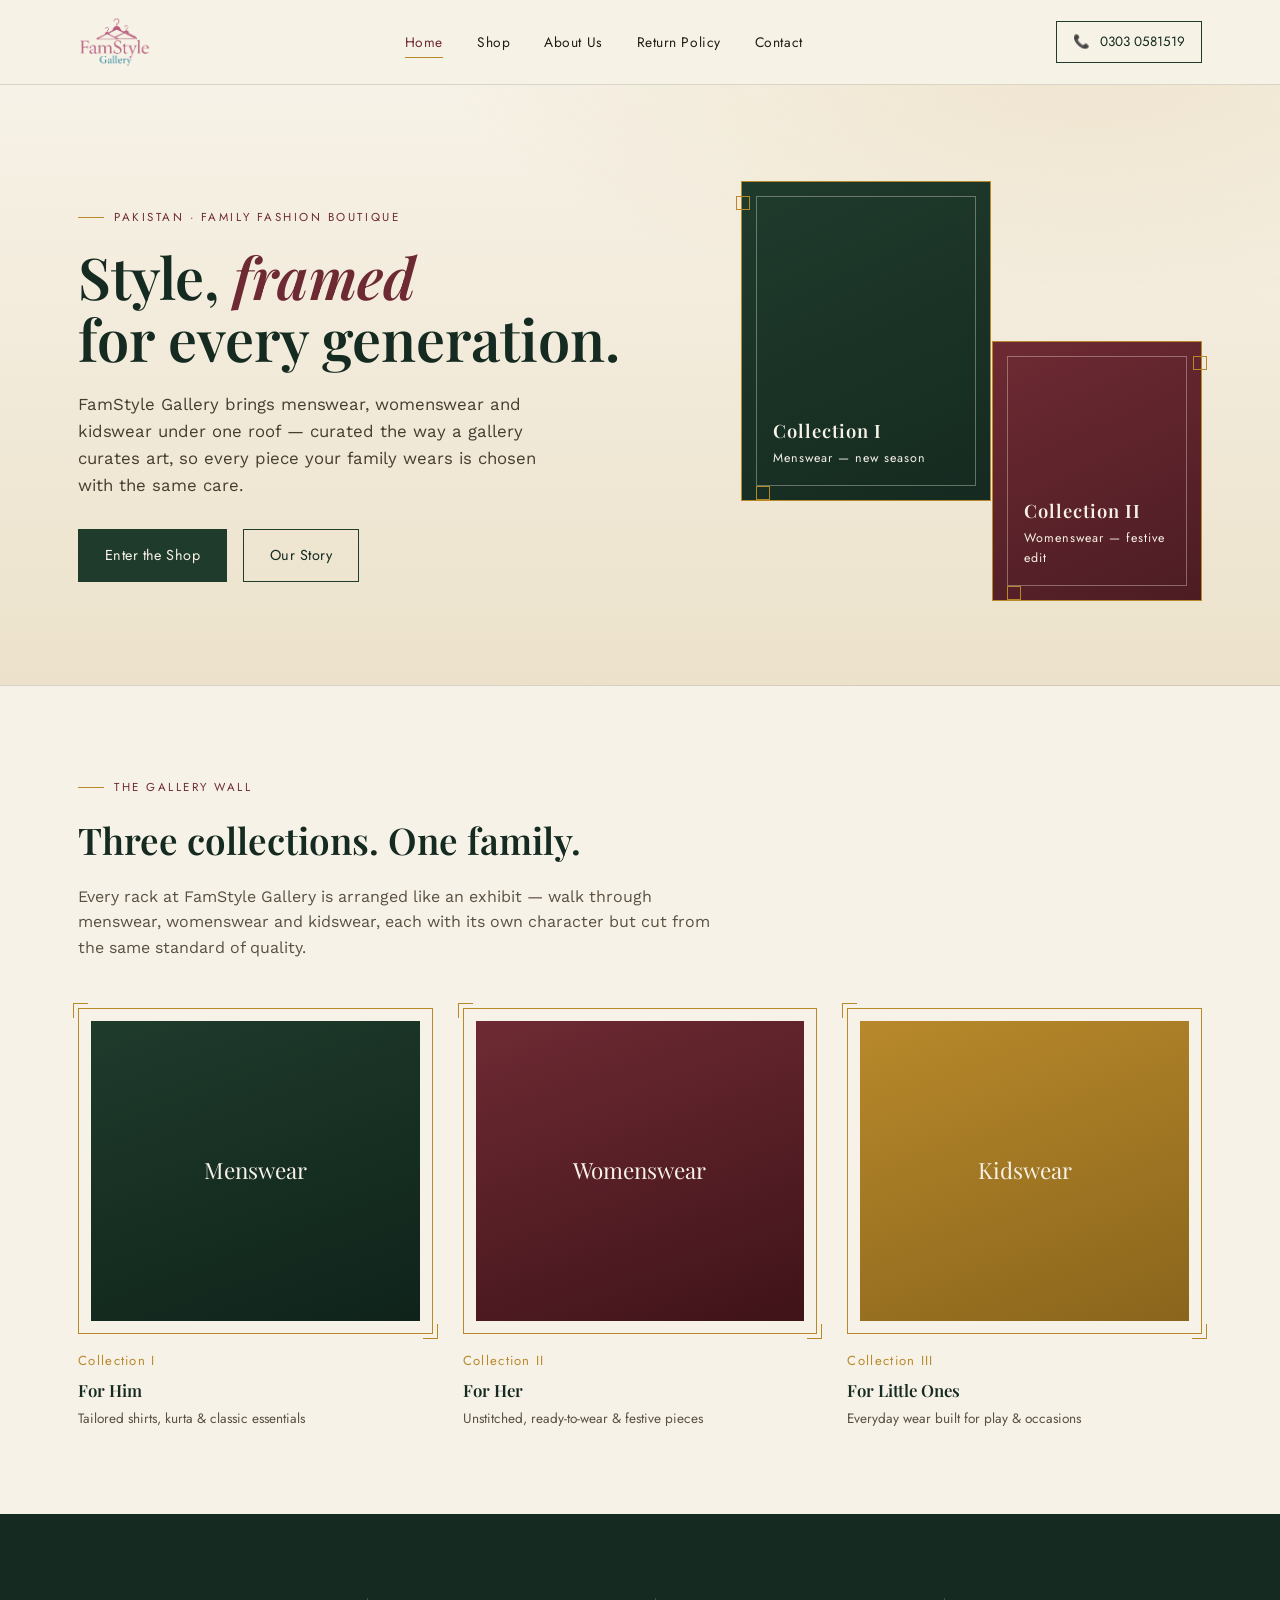
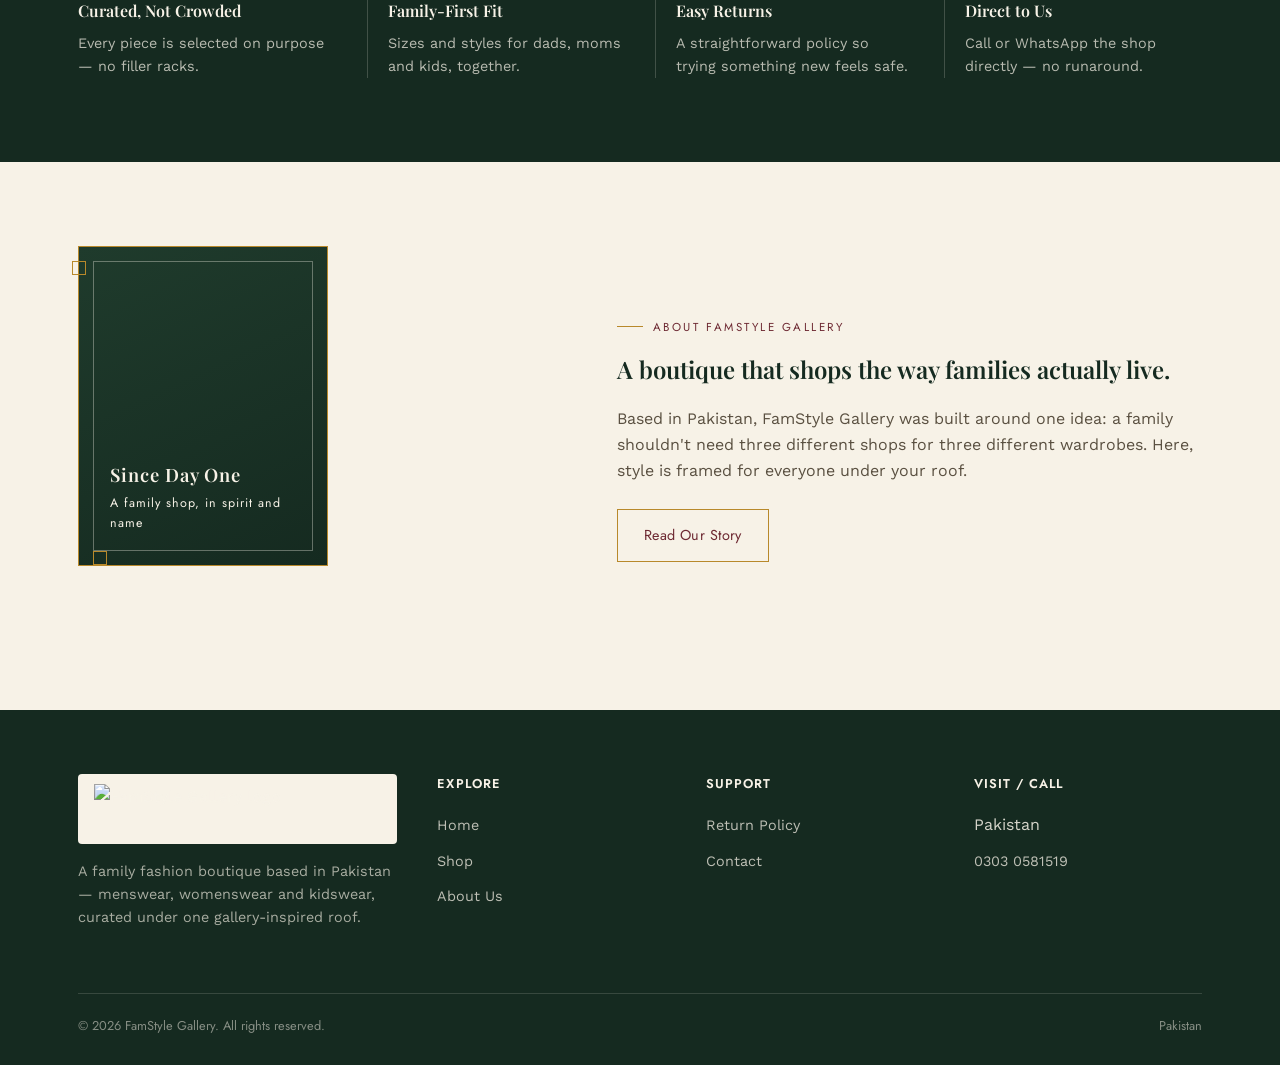
==== index.html @ d52d8e3a "Update index.html" ====
<!DOCTYPE html>
<html lang="en">
<head>
<meta charset="UTF-8">
<meta name="viewport" content="width=device-width, initial-scale=1.0">
<title>FamStyle Gallery — Family Fashion, Curated | Pakistan</title>
<meta name="description" content="FamStyle Gallery is a family fashion boutique in Pakistan, curating menswear, womenswear and kidswear collections in one gallery-inspired space.">
<link rel="preconnect" href="https://fonts.googleapis.com">
<link href="https://fonts.googleapis.com/css2?family=Playfair+Display:wght@500;600;700&family=Work+Sans:wght@400;500;600&family=Jost:wght@400;500&display=swap" rel="stylesheet">
<link rel="stylesheet" href="style.css">
</head>
<body>

<header class="site-header">
  <div class="wrap">
    <a href="index.html" class="brand">
      <img src="logo.png" alt="FamStyle Gallery logo" class="logo-img">
    </a>
    <nav class="main-nav">
      <ul>
        <li><a href="index.html" class="active">Home</a></li>
        <li><a href="shop.html">Shop</a></li>
        <li><a href="about.html">About Us</a></li>
        <li><a href="return-policy.html">Return Policy</a></li>
        <li><a href="contact.html">Contact</a></li>
      </ul>
    </nav>
    <a class="header-cta" href="tel:03030581519">
      <span>📞</span><span class="long">0303&nbsp;0581519</span>
    </a>
    <button class="nav-toggle" aria-label="Toggle menu">☰ Menu</button>
  </div>
</header>

<section class="hero">
  <div class="wrap">
    <div>
      <span class="eyebrow">Pakistan · Family Fashion Boutique</span>
      <h1>Style, <em>framed</em><br>for every generation.</h1>
      <p class="lede">FamStyle Gallery brings menswear, womenswear and kidswear under one roof — curated the way a gallery curates art, so every piece your family wears is chosen with the same care.</p>
      <div class="hero-actions">
        <a href="shop.html" class="btn btn-solid">Enter the Shop</a>
        <a href="about.html" class="btn btn-outline">Our Story</a>
      </div>
    </div>
    <div class="frame-stage">
      <div class="frame frame-a c-tl">
        <div class="frame-inner">
          <div class="frame-tag"><b>Collection I</b>Menswear — new season</div>
        </div>
      </div>
      <div class="frame frame-b c-br">
        <div class="frame-inner">
          <div class="frame-tag"><b>Collection II</b>Womenswear — festive edit</div>
        </div>
      </div>
    </div>
  </div>
</section>

<section class="reveal">
  <div class="wrap">
    <div class="section-head">
      <span class="eyebrow">The Gallery Wall</span>
      <h2>Three collections. One family.</h2>
      <p>Every rack at FamStyle Gallery is arranged like an exhibit — walk through menswear, womenswear and kidswear, each with its own character but cut from the same standard of quality.</p>
    </div>
    <div class="gallery-grid">
      <div class="gallery-card">
        <div class="gallery-frame">
          <div class="gallery-art men"><span>Menswear</span></div>
        </div>
        <div class="plaque">
          <div>
            <div class="num">Collection I</div>
            <h4>For Him</h4>
            <div class="desc">Tailored shirts, kurta &amp; classic essentials</div>
          </div>
        </div>
      </div>
      <div class="gallery-card">
        <div class="gallery-frame">
          <div class="gallery-art women"><span>Womenswear</span></div>
        </div>
        <div class="plaque">
          <div>
            <div class="num">Collection II</div>
            <h4>For Her</h4>
            <div class="desc">Unstitched, ready-to-wear &amp; festive pieces</div>
          </div>
        </div>
      </div>
      <div class="gallery-card">
        <div class="gallery-frame">
          <div class="gallery-art kids"><span>Kidswear</span></div>
        </div>
        <div class="plaque">
          <div>
            <div class="num">Collection III</div>
            <h4>For Little Ones</h4>
            <div class="desc">Everyday wear built for play &amp; occasions</div>
          </div>
        </div>
      </div>
    </div>
  </div>
</section>

<section class="promise-strip reveal">
  <div class="wrap">
    <div class="promise-item">
      <h4>Curated, Not Crowded</h4>
      <p>Every piece is selected on purpose — no filler racks.</p>
    </div>
    <div class="promise-item">
      <h4>Family-First Fit</h4>
      <p>Sizes and styles for dads, moms and kids, together.</p>
    </div>
    <div class="promise-item">
      <h4>Easy Returns</h4>
      <p>A straightforward policy so trying something new feels safe.</p>
    </div>
    <div class="promise-item">
      <h4>Direct to Us</h4>
      <p>Call or WhatsApp the shop directly — no runaround.</p>
    </div>
  </div>
</section>

<section class="reveal">
  <div class="wrap split">
    <div class="split-visual">
      <div class="frame frame-a c-tl" style="left:0;">
        <div class="frame-inner">
          <div class="frame-tag"><b>Since Day One</b>A family shop, in spirit and name</div>
        </div>
      </div>
    </div>
    <div>
      <span class="eyebrow">About FamStyle Gallery</span>
      <h2 style="margin-top:14px;">A boutique that shops the way families actually live.</h2>
      <p style="margin-top:18px; color:#5a5041;">Based in Pakistan, FamStyle Gallery was built around one idea: a family shouldn't need three different shops for three different wardrobes. Here, style is framed for everyone under your roof.</p>
      <a href="about.html" class="btn btn-gold" style="margin-top:10px;">Read Our Story</a>
    </div>
  </div>
</section>

<footer class="site-footer">
  <div class="wrap">
    <div class="footer-grid">
      <div>
        <img src="images/logo.png" alt="FamStyle Gallery logo" class="footer-logo">
        <p style="margin-top:16px;">A family fashion boutique based in Pakistan — menswear, womenswear and kidswear, curated under one gallery-inspired roof.</p>
      </div>
      <div>
        <h4>Explore</h4>
        <ul class="footer-links">
          <li><a href="index.html">Home</a></li>
          <li><a href="shop.html">Shop</a></li>
          <li><a href="about.html">About Us</a></li>
        </ul>
      </div>
      <div>
        <h4>Support</h4>
        <ul class="footer-links">
          <li><a href="return-policy.html">Return Policy</a></li>
          <li><a href="contact.html">Contact</a></li>
        </ul>
      </div>
      <div>
        <h4>Visit / Call</h4>
        <ul class="footer-links">
          <li>Pakistan</li>
          <li><a href="tel:03030581519">0303 0581519</a></li>
        </ul>
      </div>
    </div>
    <div class="footer-bottom">
      <span>© 2026 FamStyle Gallery. All rights reserved.</span>
      <span>Pakistan</span>
    </div>
  </div>
</footer>

<script src="script.js"></script>
</body>
</html>
---- style.css ----
/* ==========================================================================
   FamStyle Gallery — design tokens
   Palette: deep forest, jewel maroon, antique gold, warm ivory, soft sand
   Type: Playfair Display (display) + Work Sans (body) + Jost (labels)
   Signature: gold corner-bracket "frame" motif on every showcased item
   ========================================================================== */

:root{
  --ink:        #211b14;
  --ivory:      #f7f2e7;
  --sand:       #ece2cb;
  --forest:     #1f3b2c;
  --forest-deep:#152A20;
  --maroon:     #6e2a33;
  --gold:       #b8892b;
  --gold-light: #d9b56a;
  --line:       rgba(33,27,20,0.14);

  --font-display: "Playfair Display", "Georgia", serif;
  --font-body:    "Work Sans", "Segoe UI", sans-serif;
  --font-label:   "Jost", "Work Sans", sans-serif;

  --max: 1180px;
}

*{ box-sizing:border-box; }
html{ scroll-behavior:smooth; }
body{
  margin:0;
  background:var(--ivory);
  color:var(--ink);
  font-family:var(--font-body);
  font-size:16px;
  line-height:1.6;
  -webkit-font-smoothing:antialiased;
}
img{ max-width:100%; display:block; }
a{ color:inherit; text-decoration:none; }
ul{ list-style:none; margin:0; padding:0; }
h1,h2,h3,h4{ font-family:var(--font-display); font-weight:600; margin:0; color:var(--forest-deep); }
p{ margin:0 0 1em; }

.wrap{ max-width:var(--max); margin:0 auto; padding:0 28px; }

.eyebrow{
  font-family:var(--font-label);
  text-transform:uppercase;
  letter-spacing:0.22em;
  font-size:0.72rem;
  color:var(--maroon);
  display:inline-flex;
  align-items:center;
  gap:10px;
}
.eyebrow::before{
  content:"";
  width:26px; height:1px;
  background:var(--gold);
  display:inline-block;
}

/* ---------- header ---------- */
.site-header{
  position:sticky; top:0; z-index:50;
  background:rgba(247,242,231,0.92);
  backdrop-filter:blur(8px);
  border-bottom:1px solid var(--line);
}
.site-header .wrap{
  display:flex; align-items:center; justify-content:space-between;
  padding-top:16px; padding-bottom:16px;
}
.brand{ display:flex; align-items:center; gap:12px; }
.logo-img{ height:52px; width:auto; flex:none; }
.brand-name{ font-family:var(--font-display); font-size:1.28rem; letter-spacing:0.01em; color:var(--forest-deep); line-height:1.1; }
.brand-name span{ display:block; font-family:var(--font-label); font-size:0.62rem; letter-spacing:0.28em; color:var(--maroon); text-transform:uppercase; margin-top:3px; }
.footer-logo{ height:70px; width:auto; margin-bottom:16px; background:var(--ivory); padding:10px 16px; border-radius:4px; }

.main-nav ul{ display:flex; gap:34px; align-items:center; }
.main-nav a{
  font-family:var(--font-label);
  font-size:0.86rem;
  letter-spacing:0.04em;
  color:var(--ink);
  position:relative;
  padding:6px 0;
}
.main-nav a::after{
  content:""; position:absolute; left:0; right:100%; bottom:0; height:1px;
  background:var(--gold); transition:right .25s ease;
}
.main-nav a:hover::after, .main-nav a.active::after{ right:0; }
.main-nav a.active{ color:var(--maroon); }

.header-cta{
  display:flex; align-items:center; gap:10px;
  font-family:var(--font-label); font-size:0.84rem;
  border:1px solid var(--forest); padding:9px 16px;
  color:var(--forest-deep);
  white-space:nowrap;
}
.header-cta:hover{ background:var(--forest); color:var(--ivory); }

.nav-toggle{ display:none; background:none; border:1px solid var(--line); padding:8px 10px; font-family:var(--font-label); }

/* ---------- hero ---------- */
.hero{
  position:relative;
  padding:96px 0 84px;
  background:
    radial-gradient(1100px 480px at 85% -10%, rgba(184,137,43,0.14), transparent 60%),
    linear-gradient(180deg, var(--ivory) 0%, var(--sand) 100%);
  overflow:hidden;
  border-bottom:1px solid var(--line);
}
.hero .wrap{ display:grid; grid-template-columns:1.1fr 0.9fr; gap:56px; align-items:center; }
.hero h1{
  font-size:clamp(2.4rem, 4.6vw, 3.6rem);
  line-height:1.08;
  margin:18px 0 22px;
}
.hero h1 em{ font-style:italic; color:var(--maroon); }
.hero p.lede{ max-width:46ch; color:#463d31; font-size:1.05rem; }
.hero-actions{ display:flex; gap:16px; margin-top:30px; flex-wrap:wrap; }

.btn{
  font-family:var(--font-label);
  letter-spacing:0.03em;
  font-size:0.9rem;
  padding:14px 26px;
  border:1px solid var(--forest);
  display:inline-block;
  cursor:pointer;
}
.btn-solid{ background:var(--forest); color:var(--ivory); }
.btn-solid:hover{ background:var(--forest-deep); }
.btn-outline{ background:transparent; color:var(--forest-deep); }
.btn-outline:hover{ background:var(--forest); color:var(--ivory); }
.btn-gold{ border-color:var(--gold); color:var(--maroon); }
.btn-gold:hover{ background:var(--gold); color:var(--ivory); }

/* hero framed showcase */
.frame-stage{ position:relative; height:420px; }
.frame{
  position:absolute;
  border:1.5px solid var(--gold);
  padding:14px;
}
.frame::before,.frame::after{ content:""; position:absolute; width:12px; height:12px; border:1.5px solid var(--gold); }
.frame.c-tl::before,.frame.c-bl::before{ left:-6px; }
.frame.c-tr::before,.frame.c-br::before{ right:-6px; }
.frame-a{ width:250px; height:320px; top:0; left:20px; background:linear-gradient(155deg,var(--forest) 0%,var(--forest-deep) 100%); }
.frame-b{ width:210px; height:260px; bottom:0; right:0; background:linear-gradient(155deg,var(--maroon) 0%,#4c1c23 100%); }
.frame-inner{ width:100%; height:100%; border:1px solid rgba(247,242,231,0.35); display:flex; align-items:flex-end; padding:16px; }
.frame-tag{ font-family:var(--font-label); color:var(--ivory); font-size:0.78rem; letter-spacing:0.08em; }
.frame-tag b{ display:block; font-family:var(--font-display); font-size:1.15rem; font-weight:600; margin-bottom:4px; }

/* ---------- section shell ---------- */
section{ padding:84px 0; }
.section-head{ max-width:640px; margin-bottom:48px; }
.section-head h2{ font-size:clamp(1.7rem,3vw,2.3rem); margin-top:14px; }
.section-head p{ color:#5a5041; margin-top:14px; }
.divider{ border:none; border-top:1px solid var(--line); margin:0; }

/* ---------- collections / gallery cards ---------- */
.gallery-grid{ display:grid; grid-template-columns:repeat(3,1fr); gap:30px; }
.gallery-card{ position:relative; }
.gallery-frame{
  border:1.5px solid var(--gold);
  padding:12px;
  position:relative;
}
.gallery-frame::before,.gallery-frame::after{ content:""; position:absolute; width:14px; height:14px; border:1.5px solid var(--gold); }
.gallery-frame::before{ top:-6px; left:-6px; border-right:none; border-bottom:none; }
.gallery-frame::after{ bottom:-6px; right:-6px; border-left:none; border-top:none; }
.gallery-art{
  height:300px;
  display:flex; align-items:center; justify-content:center;
  color:var(--ivory);
  font-family:var(--font-display);
  font-size:1.4rem;
  text-align:center;
  padding:20px;
  position:relative;
}
.gallery-art span{ position:relative; z-index:2; }
.gallery-art.men{ background:linear-gradient(160deg,#1f3b2c,#0f231a); }
.gallery-art.women{ background:linear-gradient(160deg,#6e2a33,#3f1319); }
.gallery-art.kids{ background:linear-gradient(160deg,#b8892b,#8a651c); }
.plaque{
  margin-top:16px; display:flex; justify-content:space-between; align-items:baseline;
  font-family:var(--font-label); font-size:0.82rem;
}
.plaque .num{ color:var(--gold); letter-spacing:0.1em; }
.plaque h4{ font-size:1.05rem; margin:6px 0 4px; }
.plaque .desc{ color:#5a5041; font-size:0.85rem; }

/* ---------- strip / promise ---------- */
.promise-strip{
  background:var(--forest-deep); color:var(--ivory);
}
.promise-strip .wrap{
  display:grid; grid-template-columns:repeat(4,1fr); gap:30px;
}
.promise-item{ border-left:1px solid rgba(247,242,231,0.2); padding-left:20px; }
.promise-item:first-child{ border-left:none; padding-left:0; }
.promise-item h4{ color:var(--ivory); font-size:1rem; margin-bottom:8px; }
.promise-item p{ color:rgba(247,242,231,0.72); font-size:0.9rem; margin:0; }

/* ---------- about teaser / split ---------- */
.split{ display:grid; grid-template-columns:0.9fr 1.1fr; gap:60px; align-items:center; }
.split .frame-a, .split .frame-b{ position:static; }
.split-visual{ position:relative; height:380px; }

/* ---------- footer ---------- */
.site-footer{ background:var(--forest-deep); color:rgba(247,242,231,0.85); padding:64px 0 28px; }
.footer-grid{ display:grid; grid-template-columns:1.4fr 1fr 1fr 1fr; gap:40px; }
.site-footer h4{ color:var(--ivory); font-family:var(--font-label); letter-spacing:0.08em; text-transform:uppercase; font-size:0.8rem; margin-bottom:18px; }
.site-footer .brand-name, .site-footer .brand-name span{ color:var(--ivory); }
.site-footer p{ color:rgba(247,242,231,0.65); font-size:0.9rem; }
.footer-links li{ margin-bottom:10px; }
.footer-links a{ font-size:0.9rem; color:rgba(247,242,231,0.75); }
.footer-links a:hover{ color:var(--gold-light); }
.footer-bottom{
  margin-top:50px; padding-top:22px; border-top:1px solid rgba(247,242,231,0.15);
  display:flex; justify-content:space-between; font-size:0.8rem; color:rgba(247,242,231,0.5);
  font-family:var(--font-label);
}

/* ---------- page hero (inner pages) ---------- */
.page-hero{
  padding:64px 0 48px;
  background:linear-gradient(180deg, var(--sand) 0%, var(--ivory) 100%);
  border-bottom:1px solid var(--line);
}
.page-hero h1{ font-size:clamp(2rem,4vw,2.8rem); margin-top:16px; }
.breadcrumb{ font-family:var(--font-label); font-size:0.82rem; color:#7a6f5c; margin-top:14px; }
.breadcrumb a{ color:var(--maroon); }

/* ---------- shop page ---------- */
.filter-row{
  display:flex; gap:12px; flex-wrap:wrap; margin-bottom:44px;
}
.filter-pill{
  font-family:var(--font-label); font-size:0.82rem; padding:9px 18px;
  border:1px solid var(--line); color:#5a5041;
}
.filter-pill.active{ border-color:var(--forest); color:var(--forest-deep); background:var(--sand); }
.shop-grid{ display:grid; grid-template-columns:repeat(3,1fr); gap:34px 30px; }
.product{ }
.product .gallery-art{ height:260px; font-size:1.15rem; }
.product-meta{ display:flex; justify-content:space-between; align-items:flex-start; margin-top:16px; }
.product-meta h4{ font-size:1rem; margin-bottom:4px; }
.product-meta .cat{ font-family:var(--font-label); font-size:0.72rem; letter-spacing:0.08em; text-transform:uppercase; color:var(--maroon); }
.price{ font-family:var(--font-label); color:var(--forest-deep); font-size:0.95rem; white-space:nowrap; }
.product-cta{ margin-top:12px; }
.product-cta a{ font-family:var(--font-label); font-size:0.8rem; color:var(--forest-deep); border-bottom:1px solid var(--gold); }

/* ---------- about page ---------- */
.timeline{ display:grid; gap:0; }
.timeline-item{
  display:grid; grid-template-columns:120px 1fr; gap:30px;
  padding:26px 0; border-bottom:1px solid var(--line);
}
.timeline-item .yr{ font-family:var(--font-display); font-size:1.4rem; color:var(--gold); }
.value-grid{ display:grid; grid-template-columns:repeat(3,1fr); gap:28px; }
.value-card{ border-top:2px solid var(--gold); padding-top:18px; }
.value-card h4{ margin-bottom:10px; }

/* ---------- return policy page ---------- */
.policy-list{ display:grid; gap:0; max-width:820px; }
.policy-item{ padding:28px 0; border-bottom:1px solid var(--line); display:grid; grid-template-columns:56px 1fr; gap:24px; }
.policy-item .pnum{ font-family:var(--font-display); font-size:1.3rem; color:var(--gold); }
.policy-item h4{ margin-bottom:8px; }
.policy-item p{ color:#5a5041; margin:0; }
.note-box{
  margin-top:40px; border:1px solid var(--gold); padding:26px 28px; max-width:820px;
  background:rgba(184,137,43,0.06);
}
.note-box h4{ color:var(--maroon); margin-bottom:8px; }

/* ---------- contact page ---------- */
.contact-grid{ display:grid; grid-template-columns:1fr 1fr; gap:60px; }
.contact-card{ border:1px solid var(--line); padding:30px; margin-bottom:18px; }
.contact-card h4{ font-size:0.95rem; }
.contact-card .val{ font-family:var(--font-display); font-size:1.25rem; color:var(--forest-deep); margin-top:8px; }
.contact-card .sub{ font-size:0.85rem; color:#7a6f5c; margin-top:4px; }
.form-field{ margin-bottom:20px; }
.form-field label{ display:block; font-family:var(--font-label); font-size:0.8rem; letter-spacing:0.05em; text-transform:uppercase; color:#5a5041; margin-bottom:8px; }
.form-field input, .form-field textarea{
  width:100%; border:none; border-bottom:1px solid var(--line); background:transparent;
  padding:10px 2px; font-family:var(--font-body); font-size:0.98rem; color:var(--ink);
}
.form-field input:focus, .form-field textarea:focus{ outline:none; border-bottom-color:var(--gold); }
.map-note{
  height:260px; border:1px solid var(--line); display:flex; align-items:center; justify-content:center;
  font-family:var(--font-label); color:#7a6f5c; font-size:0.9rem; text-align:center; padding:20px;
  background:repeating-linear-gradient(45deg, var(--sand), var(--sand) 10px, var(--ivory) 10px, var(--ivory) 20px);
}

/* ---------- reveal on scroll ---------- */
.reveal{ opacity:0; transform:translateY(18px); transition:opacity .6s ease, transform .6s ease; }
.reveal.in{ opacity:1; transform:translateY(0); }

/* ---------- focus ---------- */
a:focus-visible, button:focus-visible, input:focus-visible, textarea:focus-visible{
  outline:2px solid var(--maroon); outline-offset:2px;
}

/* ---------- responsive ---------- */
@media (max-width: 980px){
  .main-nav{ display:none; }
  .nav-toggle{ display:inline-block; }
  .header-cta span.long{ display:none; }
  .hero .wrap{ grid-template-columns:1fr; }
  .frame-stage{ height:320px; }
  .gallery-grid, .shop-grid{ grid-template-columns:1fr 1fr; }
  .promise-strip .wrap{ grid-template-columns:1fr 1fr; }
  .footer-grid{ grid-template-columns:1fr 1fr; }
  .split{ grid-template-columns:1fr; }
  .contact-grid{ grid-template-columns:1fr; }
}
@media (max-width: 620px){
  .gallery-grid, .shop-grid, .promise-strip .wrap, .footer-grid, .value-grid{ grid-template-columns:1fr; }
  .timeline-item{ grid-template-columns:1fr; gap:8px; }
  .policy-item{ grid-template-columns:1fr; gap:8px; }
  .hero{ padding:64px 0 56px; }
  section{ padding:56px 0; }
}
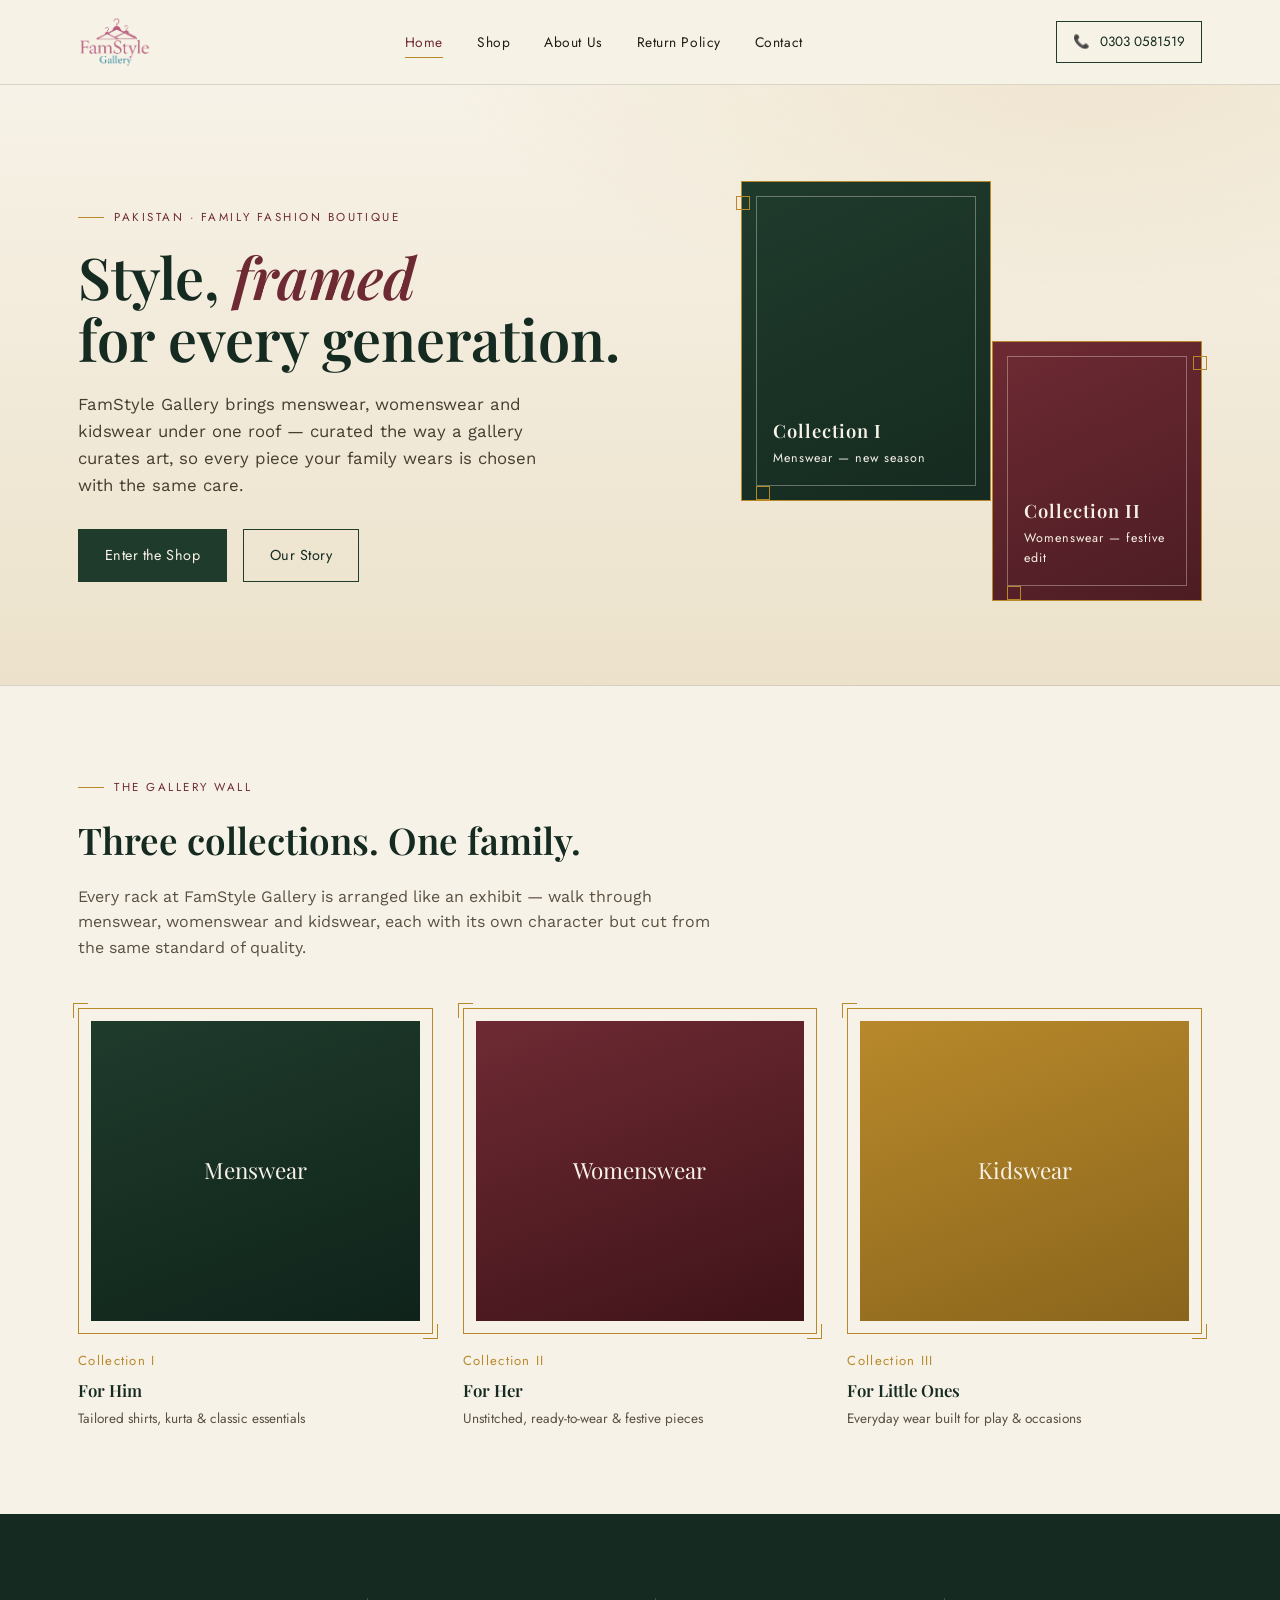
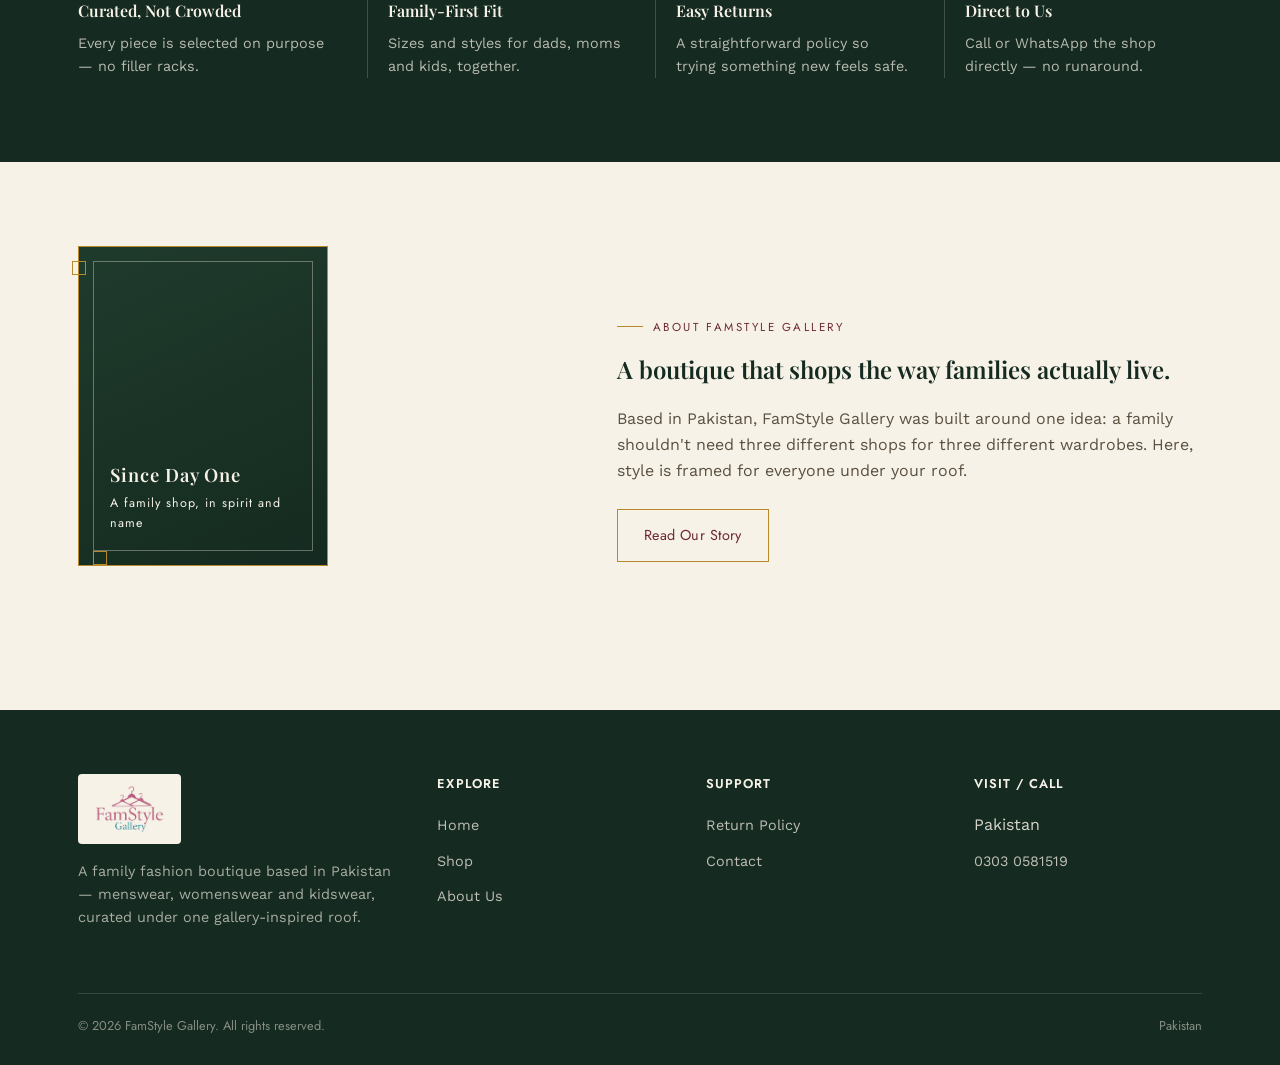
==== commit 3526a9d0: "Update index.html" ====
--- a/index.html
+++ b/index.html
@@ -149,7 +149,7 @@
   <div class="wrap">
     <div class="footer-grid">
       <div>
-        <img src="images/logo.png" alt="FamStyle Gallery logo" class="footer-logo">
+        <img src="logo.png" alt="FamStyle Gallery logo" class="footer-logo">
         <p style="margin-top:16px;">A family fashion boutique based in Pakistan — menswear, womenswear and kidswear, curated under one gallery-inspired roof.</p>
       </div>
       <div>
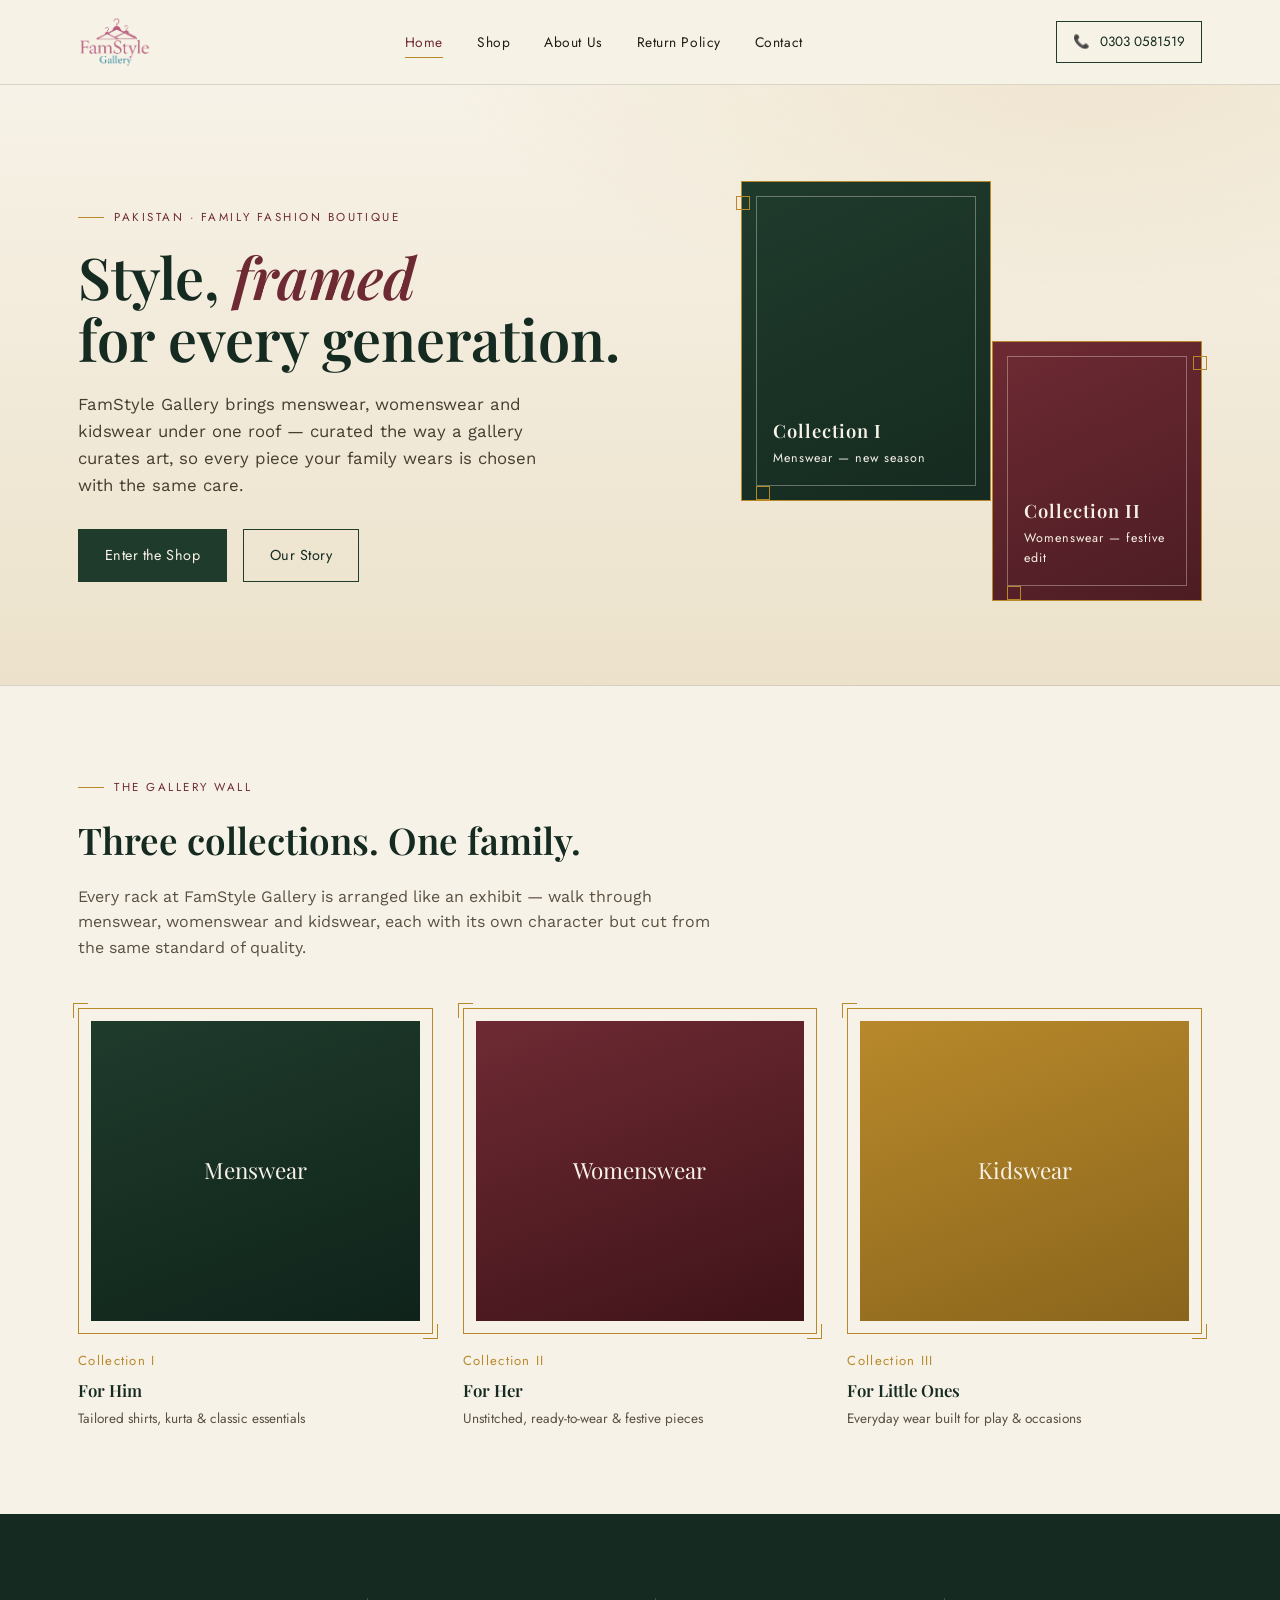
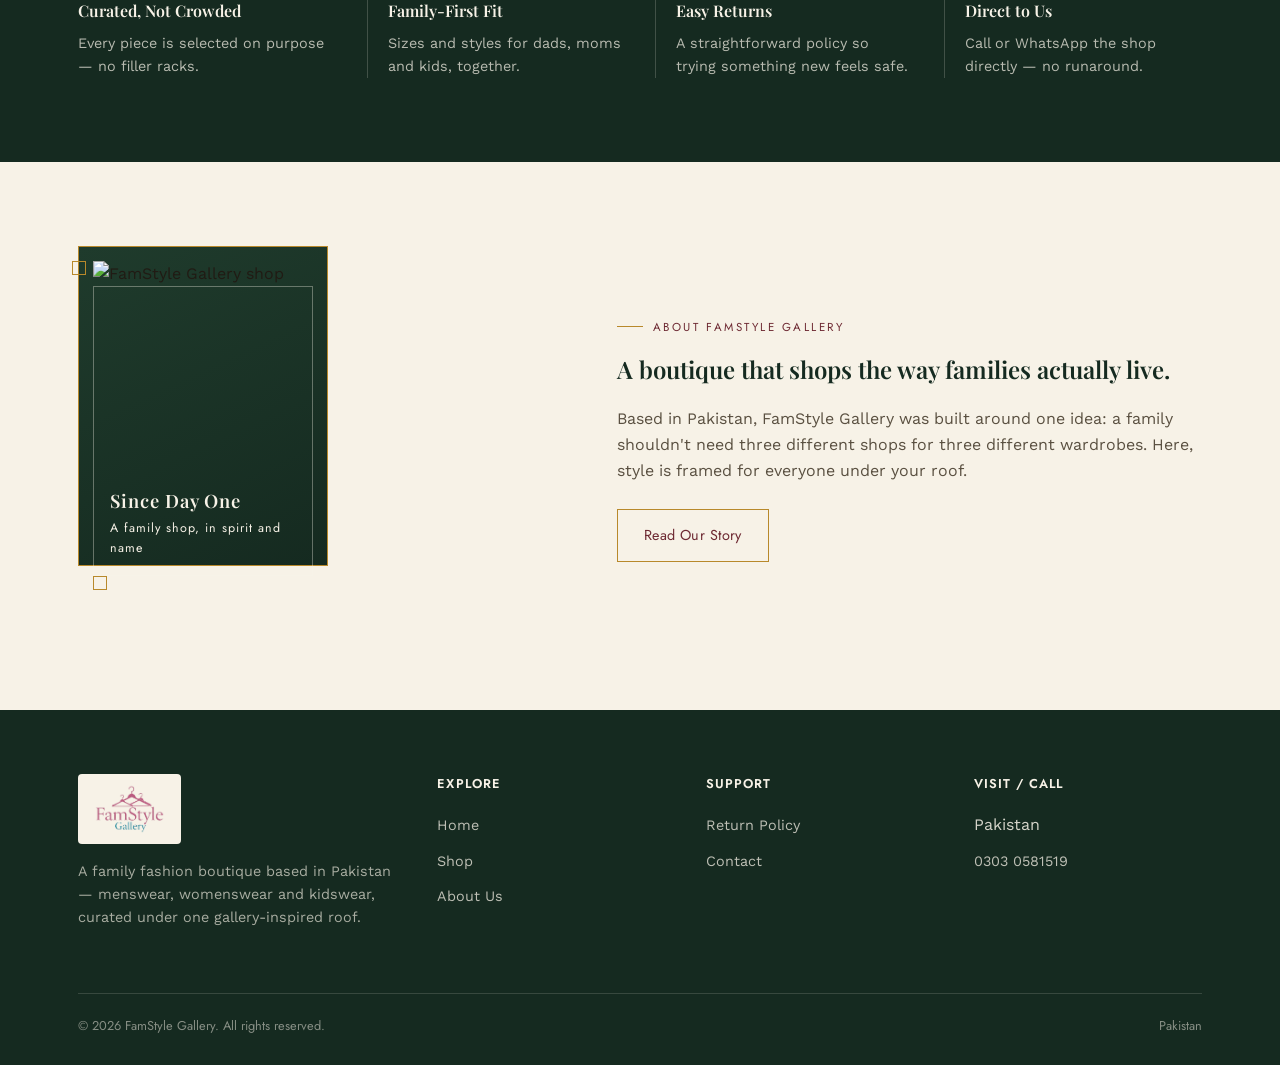
==== commit 0f423e92: "Update index.html" ====
--- a/index.html
+++ b/index.html
@@ -129,13 +129,14 @@
 
 <section class="reveal">
   <div class="wrap split">
-    <div class="split-visual">
-      <div class="frame frame-a c-tl" style="left:0;">
-        <div class="frame-inner">
-          <div class="frame-tag"><b>Since Day One</b>A family shop, in spirit and name</div>
-        </div>
-      </div>
+   <div class="split-visual">
+  <div class="frame frame-a c-tl" style="left:0;">
+    <img src="images/shop-photo.jpg" alt="FamStyle Gallery shop" class="frame-photo">
+    <div class="frame-inner">
+      <div class="frame-tag"><b>Since Day One</b>A family shop, in spirit and name</div>
     </div>
+  </div>
+</div>
     <div>
       <span class="eyebrow">About FamStyle Gallery</span>
       <h2 style="margin-top:14px;">A boutique that shops the way families actually live.</h2>
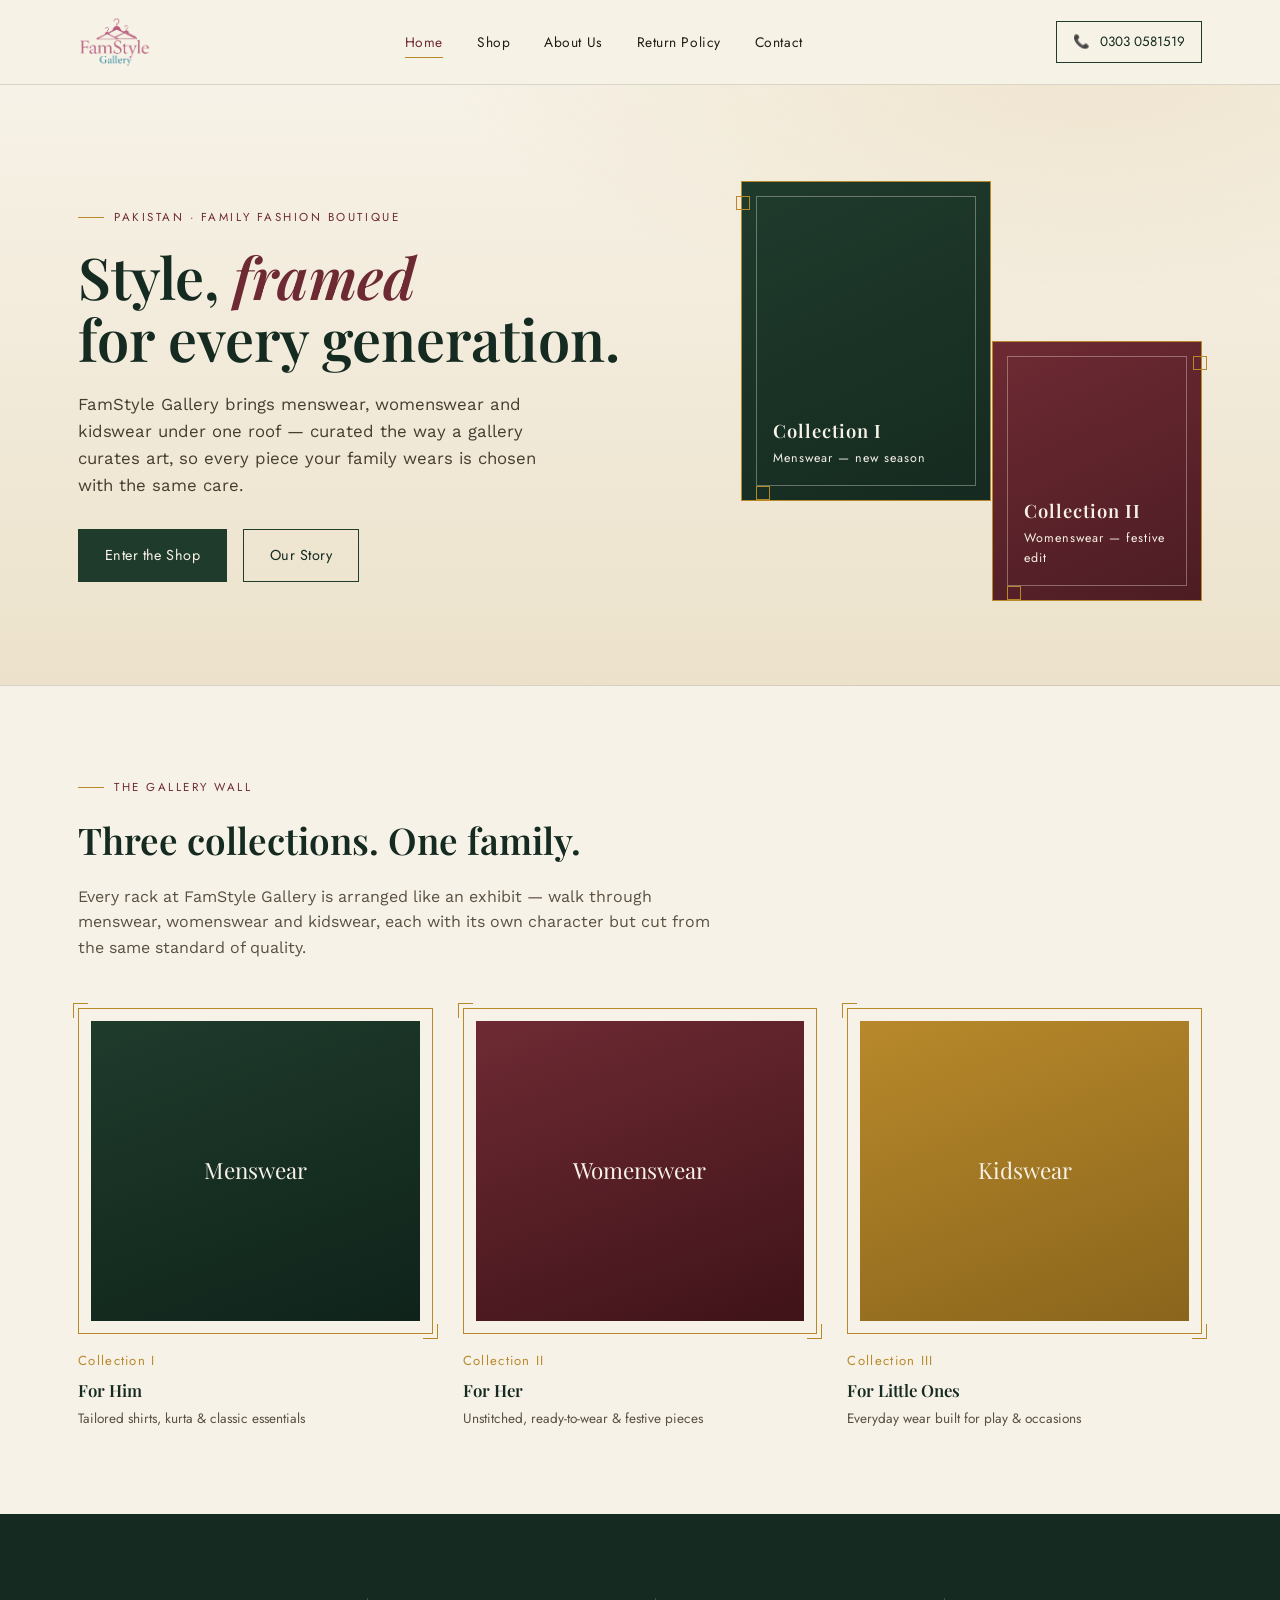
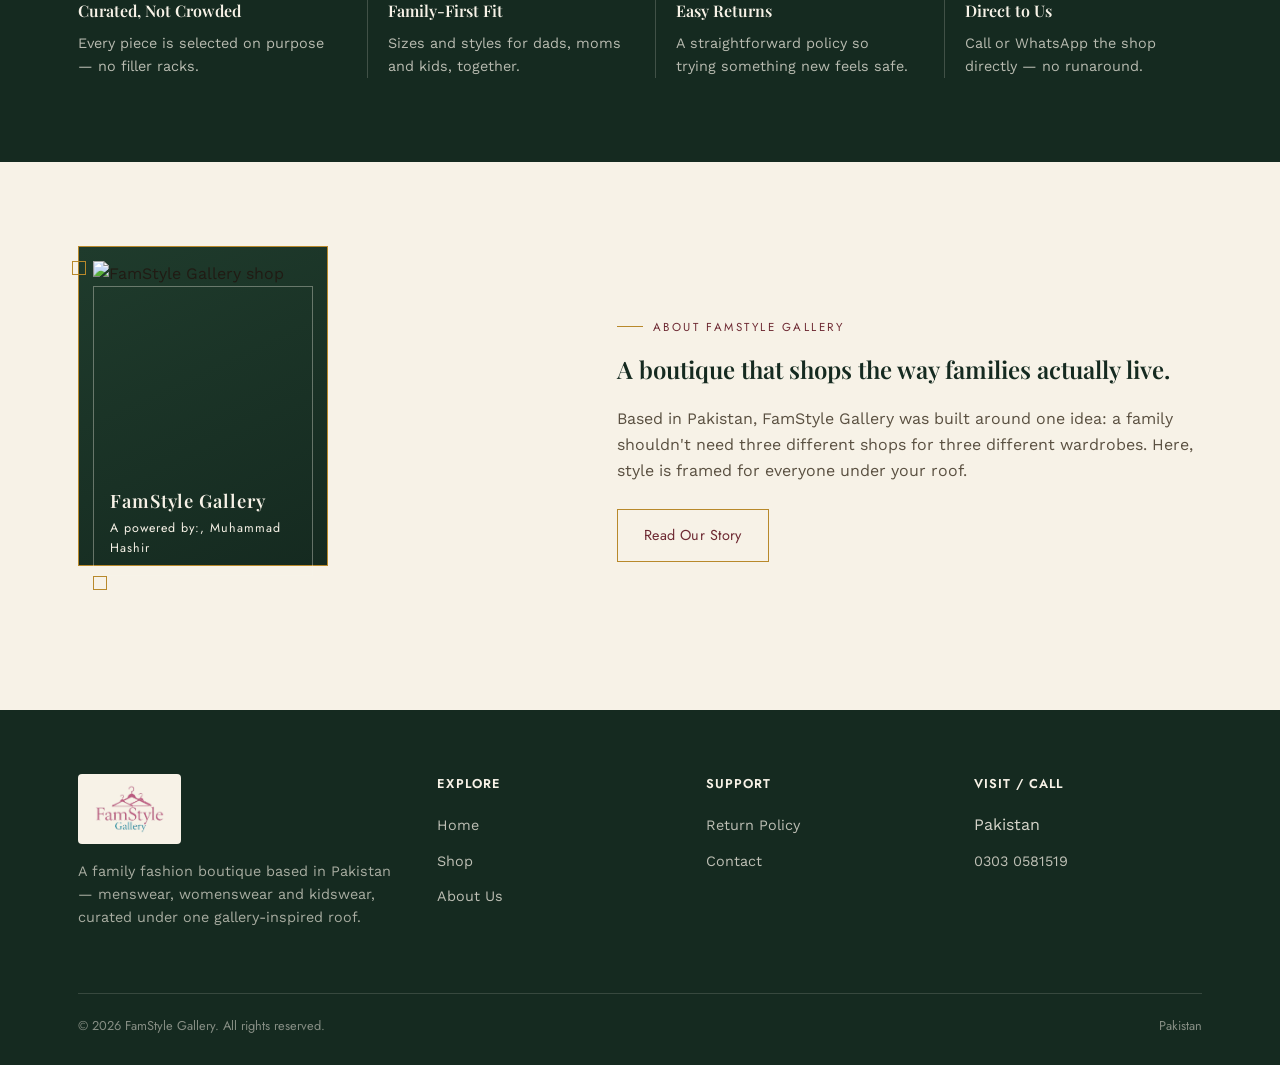
==== commit 7a58ada3: "Update index.html" ====
--- a/index.html
+++ b/index.html
@@ -131,9 +131,9 @@
   <div class="wrap split">
    <div class="split-visual">
   <div class="frame frame-a c-tl" style="left:0;">
-    <img src="images/shop-photo.jpg" alt="FamStyle Gallery shop" class="frame-photo">
+    <img src="hashir.jpg" alt="FamStyle Gallery shop" class="frame-photo">
     <div class="frame-inner">
-      <div class="frame-tag"><b>Since Day One</b>A family shop, in spirit and name</div>
+      <div class="frame-tag"><b>FamStyle Gallery</b>A powered by:, Muhammad Hashir</div>
     </div>
   </div>
 </div>
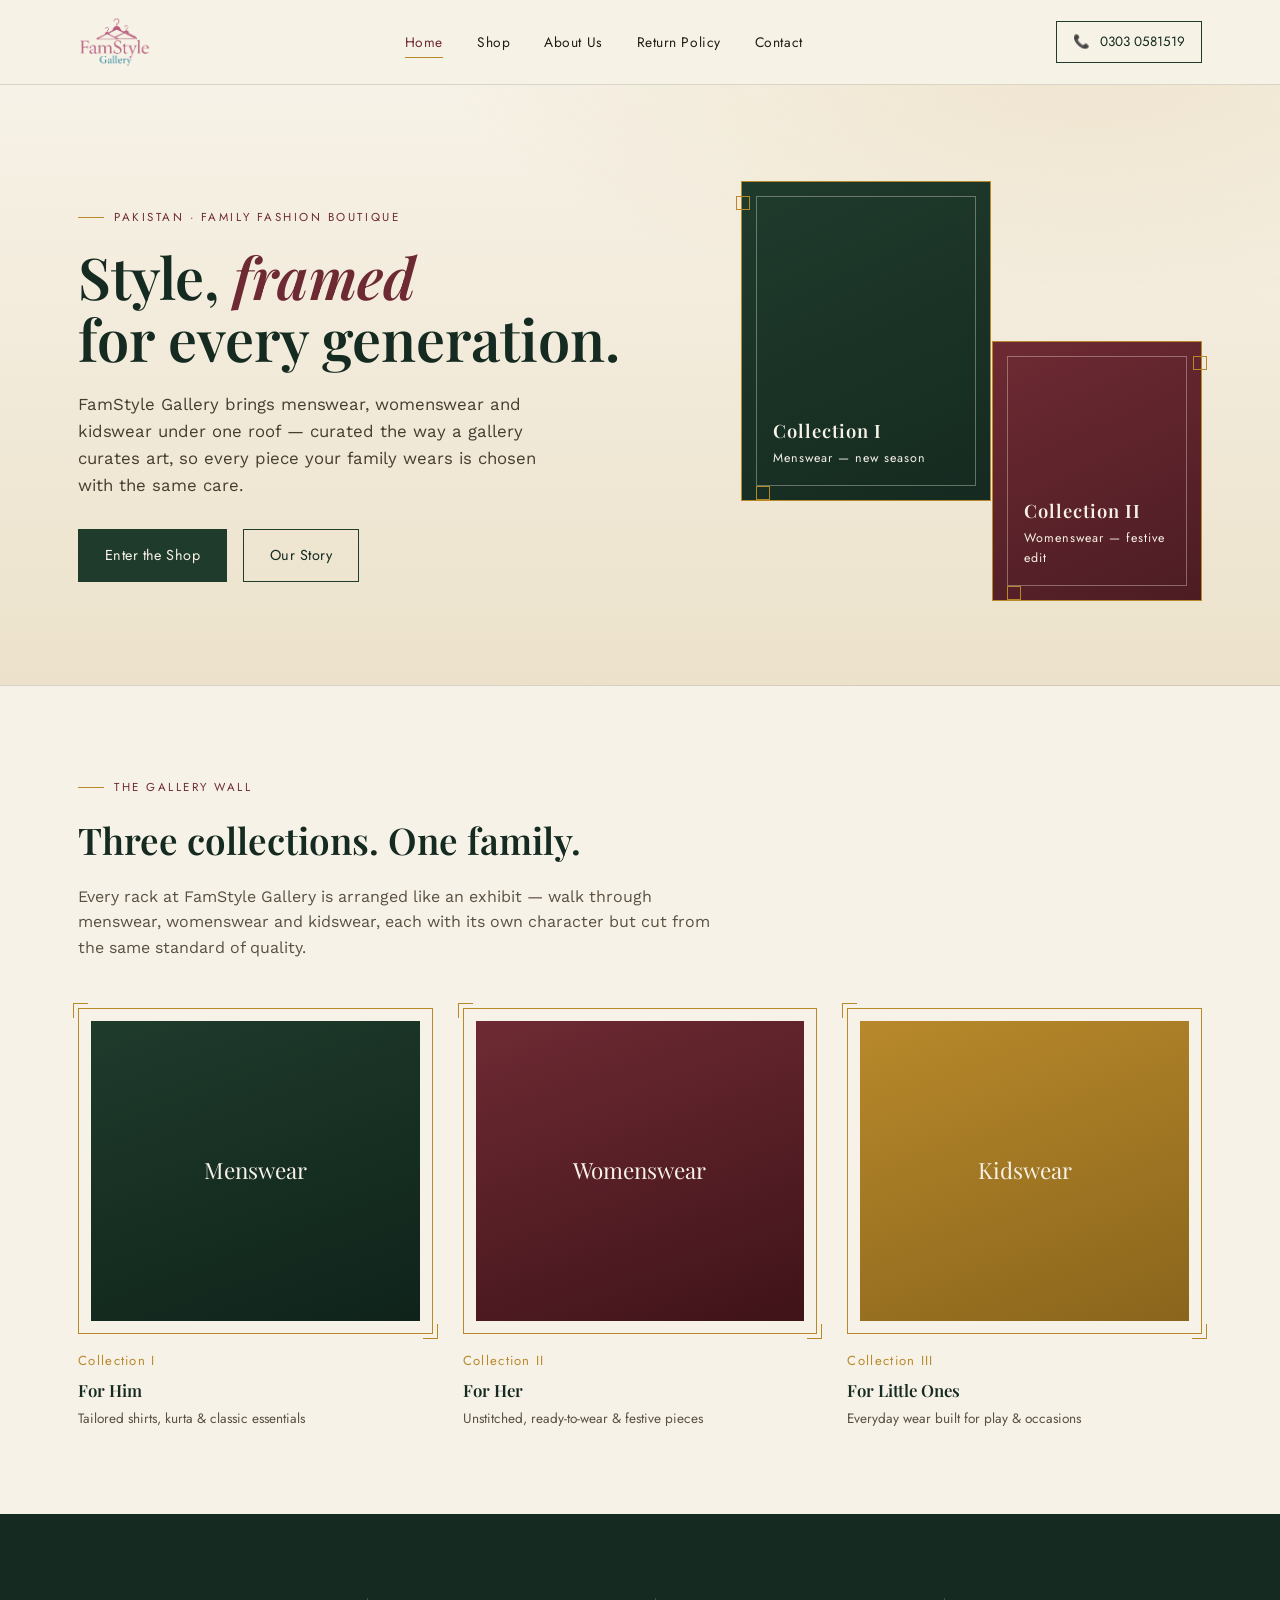
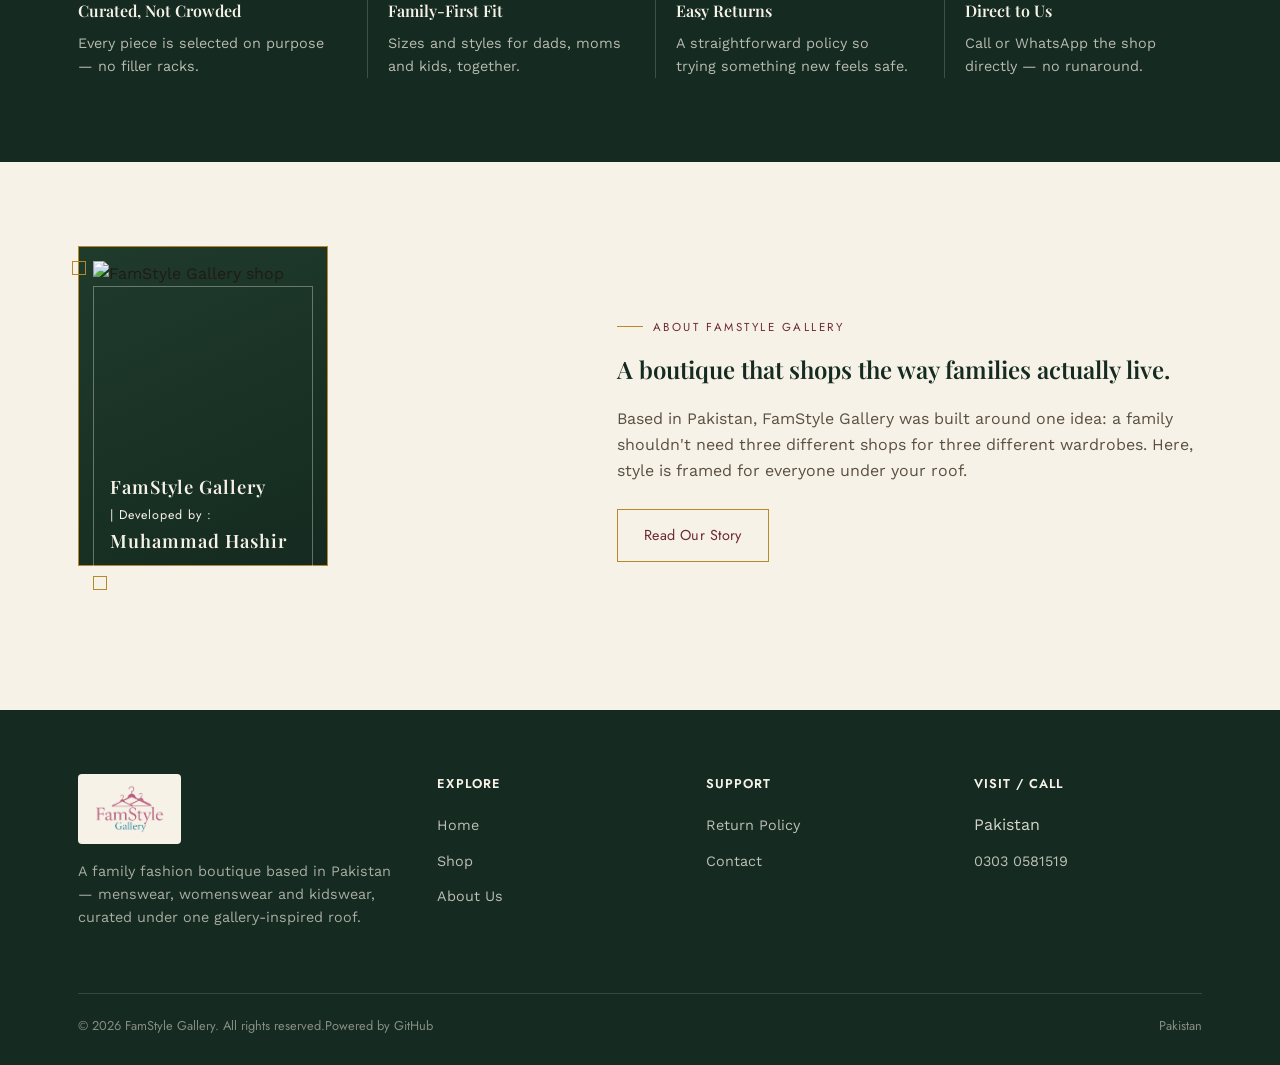
==== commit af579252: "Update index.html" ====
--- a/index.html
+++ b/index.html
@@ -131,9 +131,9 @@
   <div class="wrap split">
    <div class="split-visual">
   <div class="frame frame-a c-tl" style="left:0;">
-    <img src="hashir.jpg" alt="FamStyle Gallery shop" class="frame-photo">
+    <img src="hashir.ppg" alt="FamStyle Gallery shop" class="frame-photo">
     <div class="frame-inner">
-      <div class="frame-tag"><b>FamStyle Gallery</b>A powered by:, Muhammad Hashir</div>
+      <div class="frame-tag"><b>FamStyle Gallery</b>| Developed by :<b> Muhammad Hashir</b></div>
     </div>
   </div>
 </div>
@@ -177,7 +177,7 @@
       </div>
     </div>
     <div class="footer-bottom">
-      <span>© 2026 FamStyle Gallery. All rights reserved.</span>
+      <span>© 2026 FamStyle Gallery. All rights reserved.Powered by GitHub</span>
       <span>Pakistan</span>
     </div>
   </div>
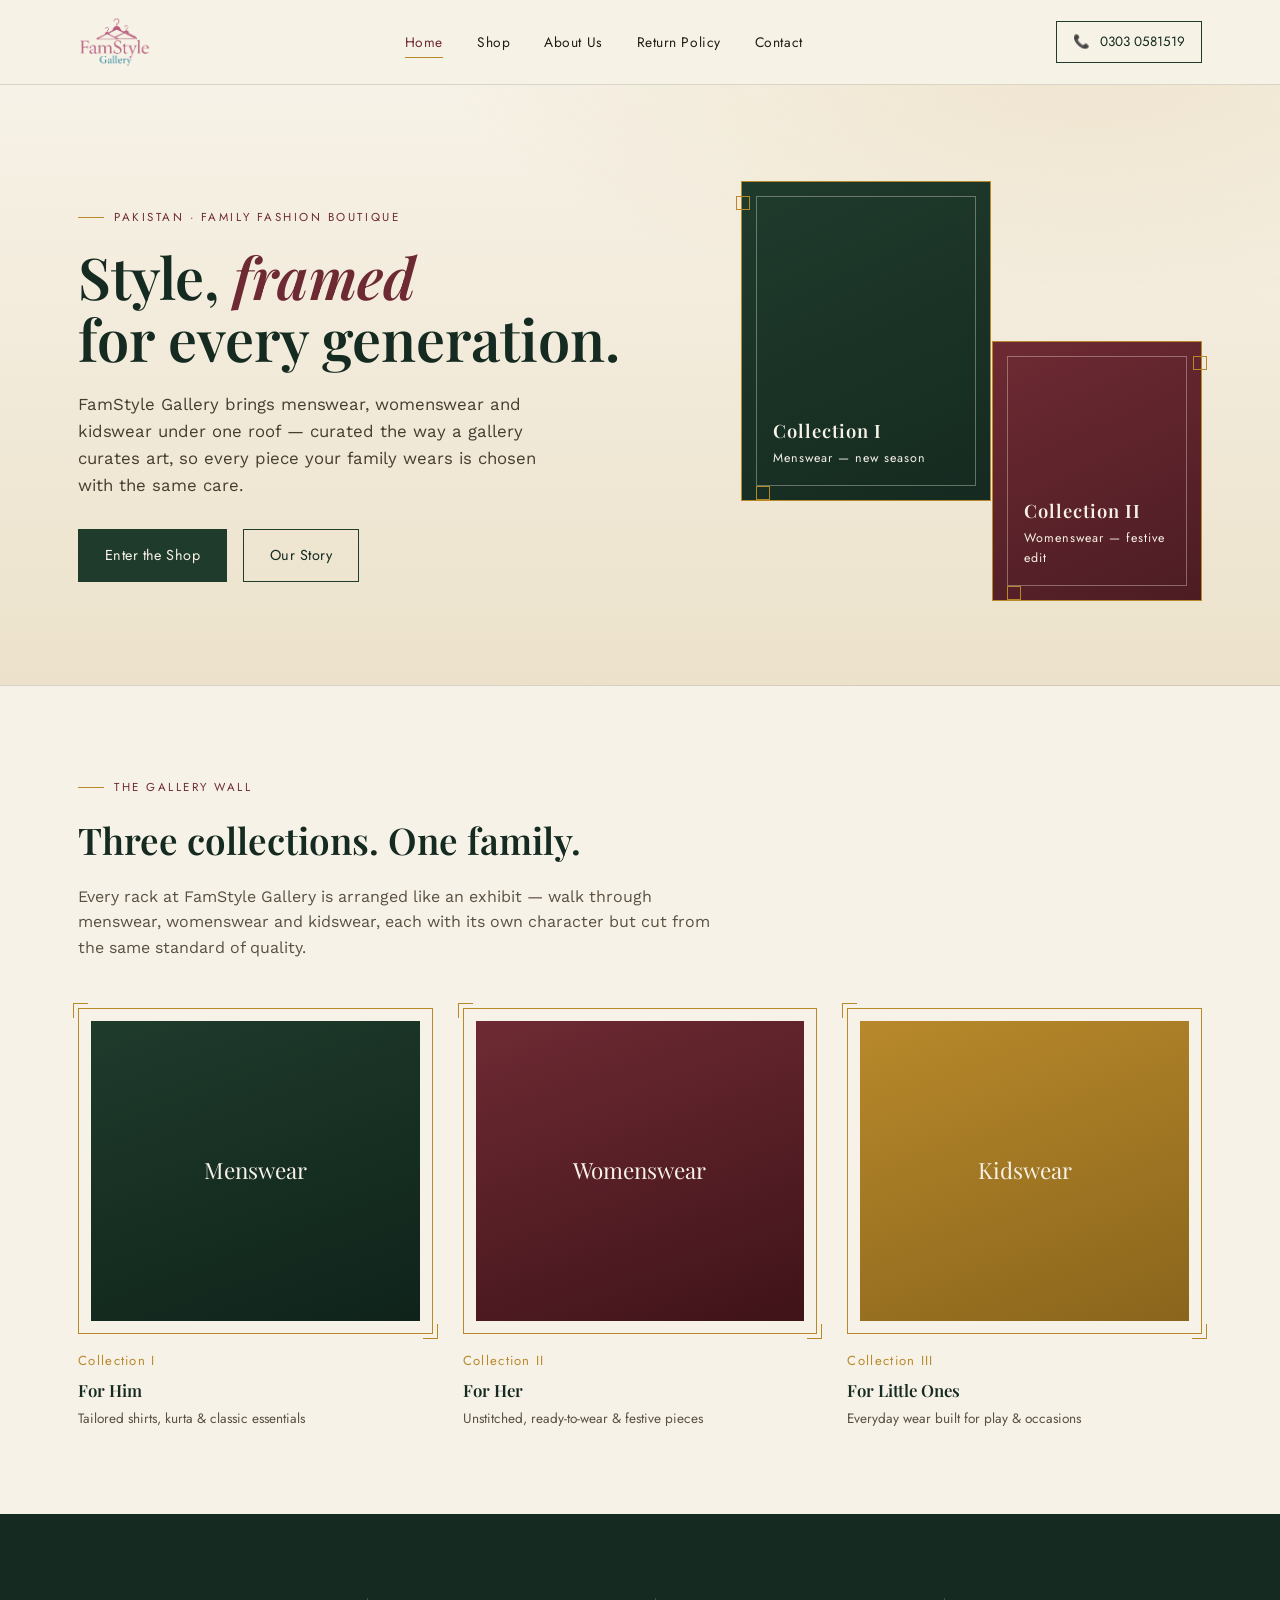
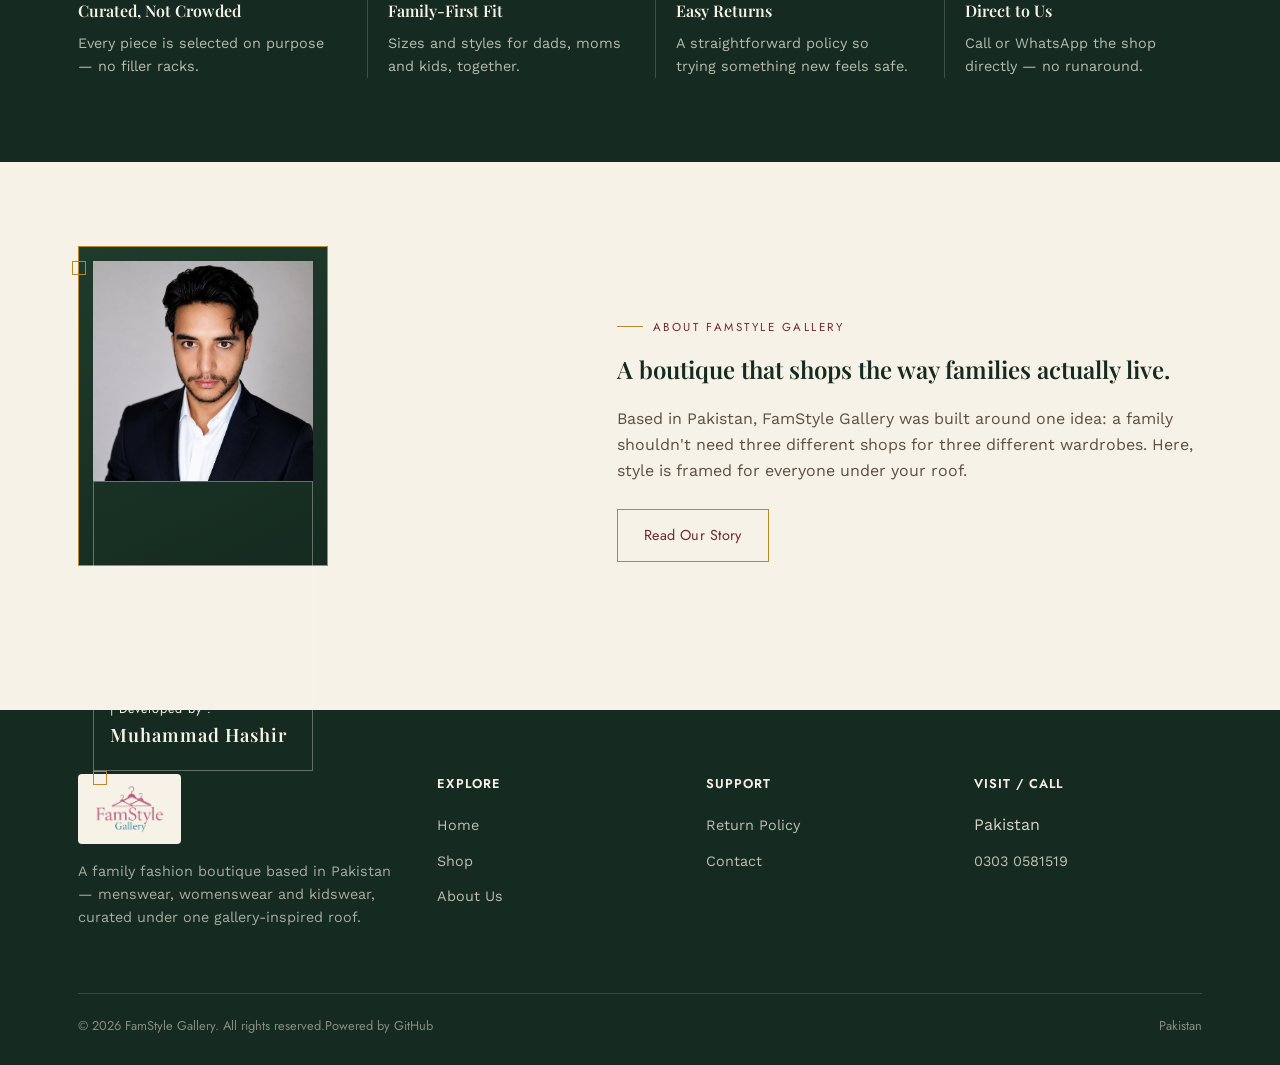
==== commit 7982f822: "Update index.html" ====
--- a/index.html
+++ b/index.html
@@ -131,7 +131,7 @@
   <div class="wrap split">
    <div class="split-visual">
   <div class="frame frame-a c-tl" style="left:0;">
-    <img src="hashir.ppg" alt="FamStyle Gallery shop" class="frame-photo">
+    <img src="hashir.png" alt="Developer Photo" class="frame-photo">
     <div class="frame-inner">
       <div class="frame-tag"><b>FamStyle Gallery</b>| Developed by :<b> Muhammad Hashir</b></div>
     </div>
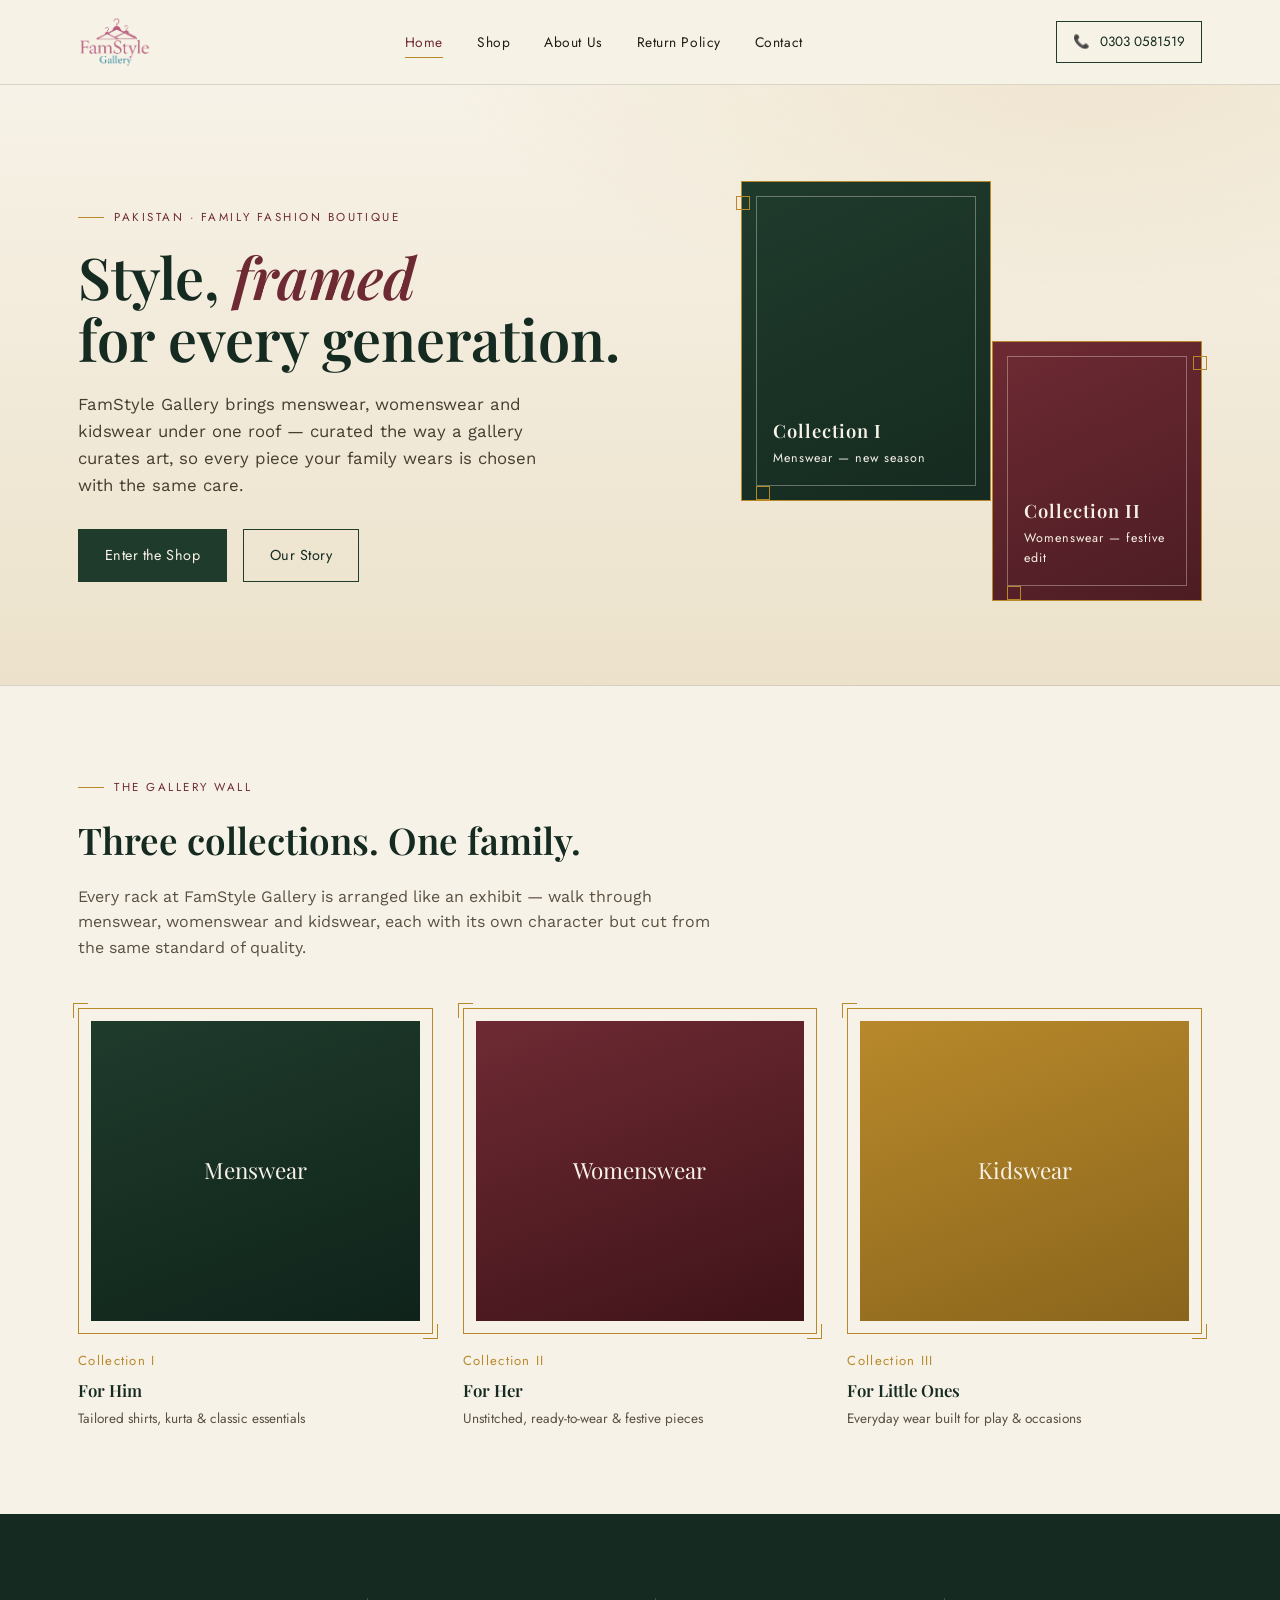
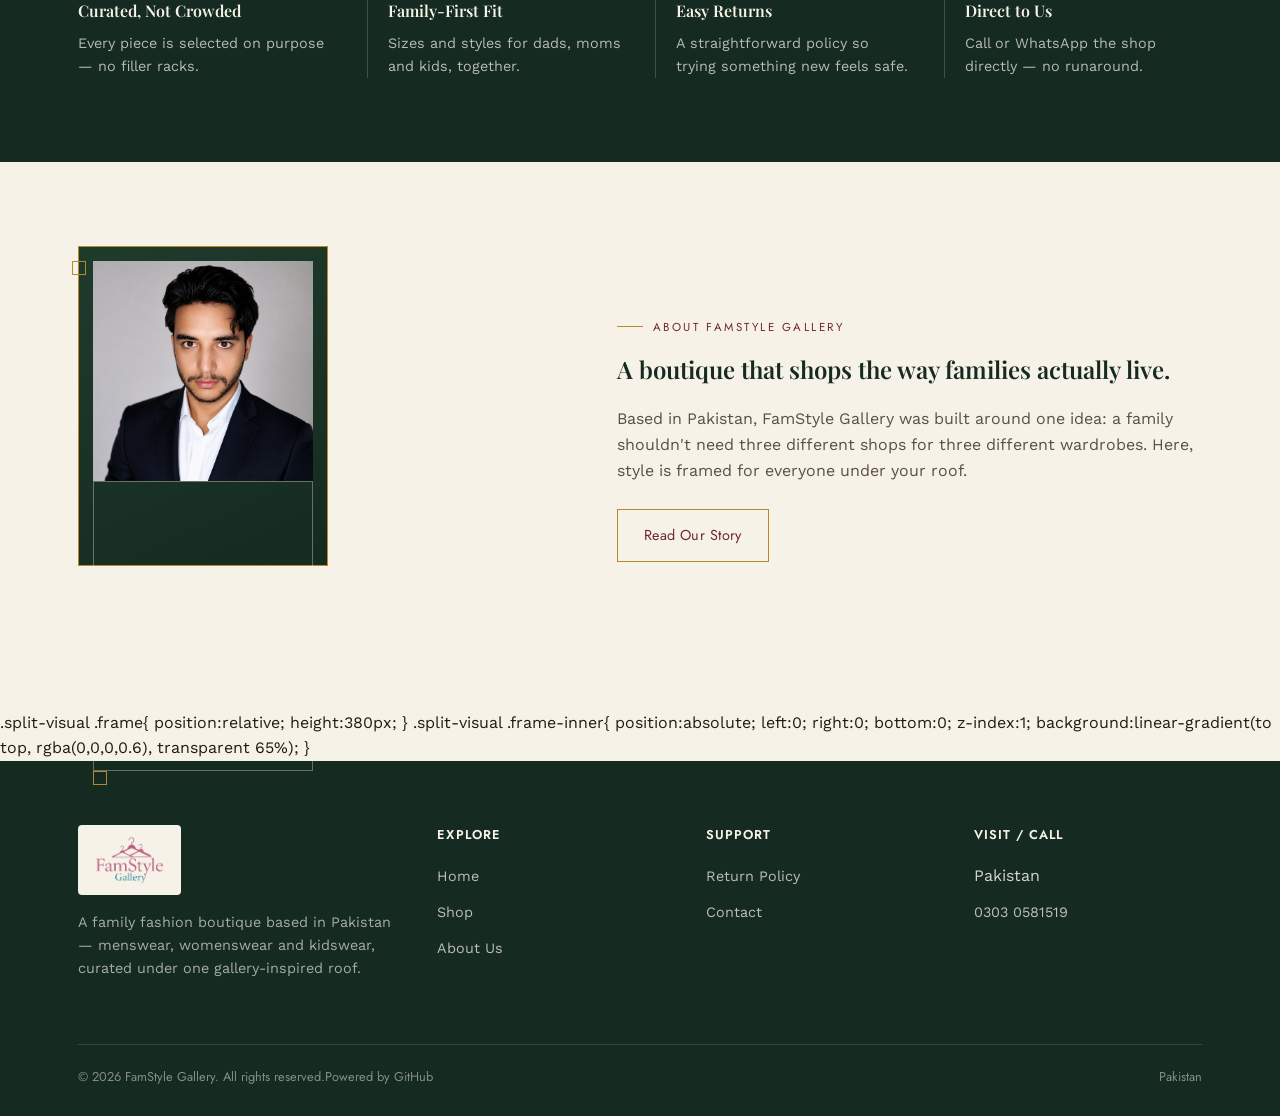
==== commit 16286fa4: "Update index.html" ====
--- a/index.html
+++ b/index.html
@@ -145,7 +145,16 @@
     </div>
   </div>
 </section>
-
+.split-visual .frame{
+  position:relative;
+  height:380px;
+}
+.split-visual .frame-inner{
+  position:absolute;
+  left:0; right:0; bottom:0;
+  z-index:1;
+  background:linear-gradient(to top, rgba(0,0,0,0.6), transparent 65%);
+}
 <footer class="site-footer">
   <div class="wrap">
     <div class="footer-grid">
--- a/style.css
+++ b/style.css
@@ -326,4 +326,13 @@
   .policy-item{ grid-template-columns:1fr; gap:8px; }
   .hero{ padding:64px 0 56px; }
   section{ padding:56px 0; }
-}
+.split-visual .frame{
+  position:relative;
+  height:380px;
+}
+.split-visual .frame-inner{
+  position:absolute;
+  left:0; right:0; bottom:0;
+  z-index:1;
+  background:linear-gradient(to top, rgba(0,0,0,0.6), transparent 65%);
+}
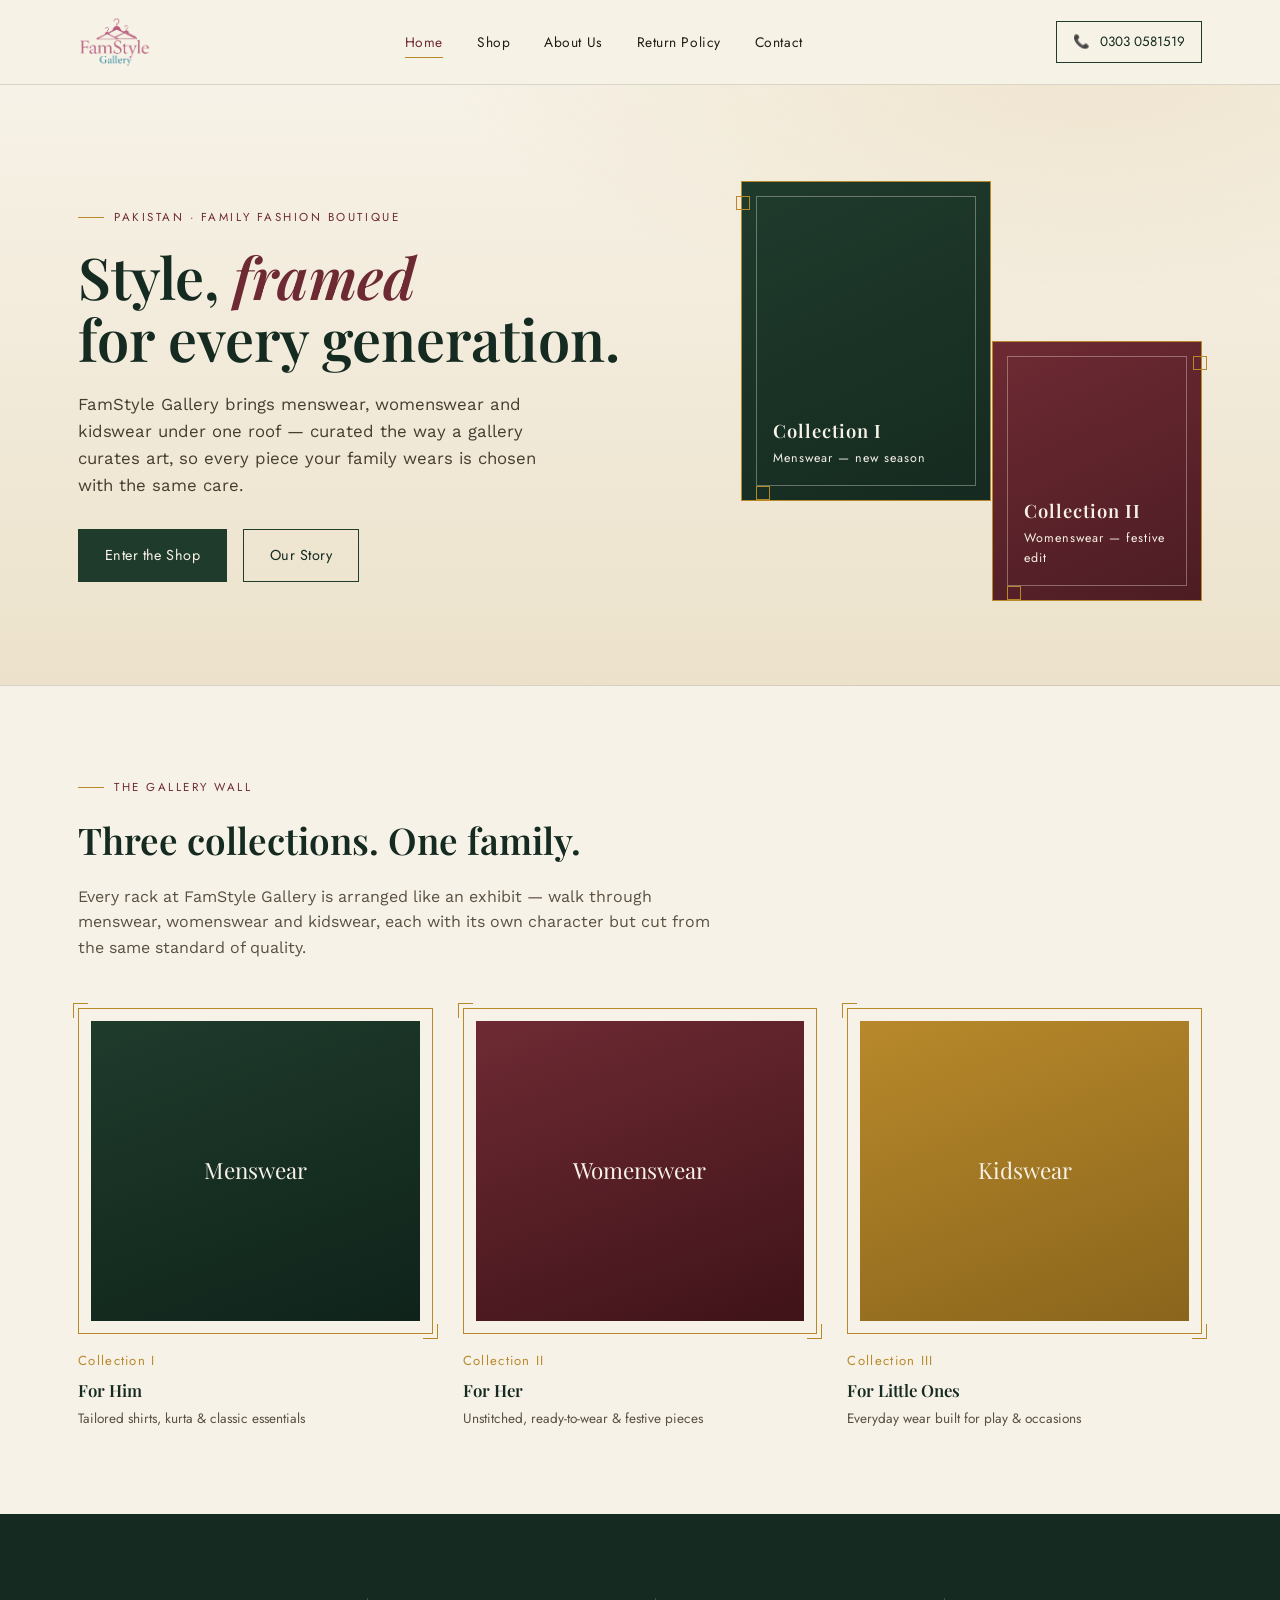
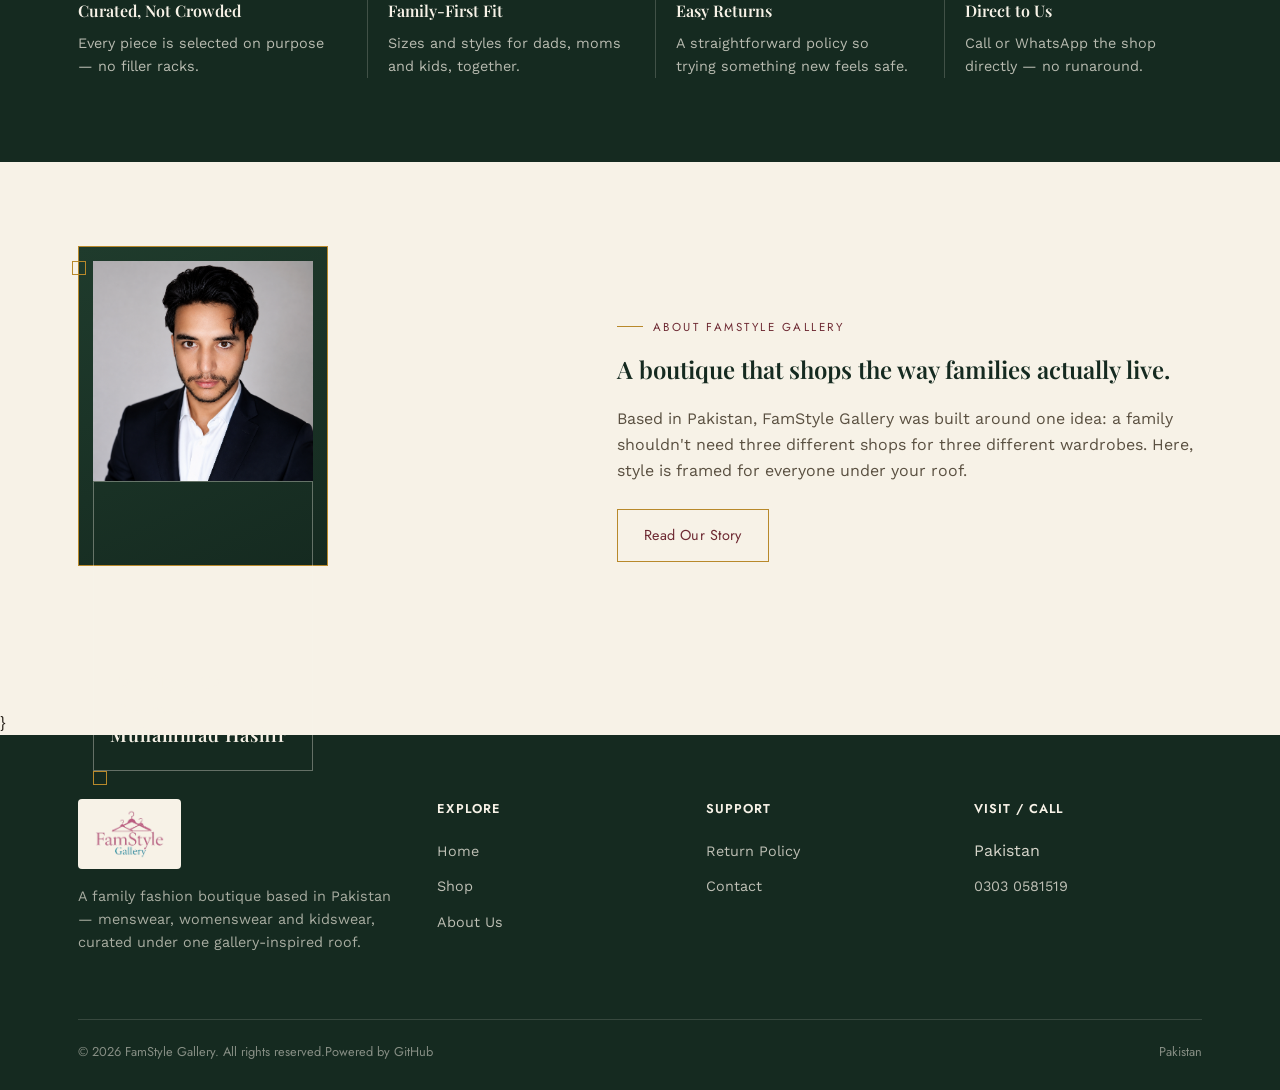
==== commit f9edb330: "Update index.html" ====
--- a/index.html
+++ b/index.html
@@ -144,17 +144,7 @@
       <a href="about.html" class="btn btn-gold" style="margin-top:10px;">Read Our Story</a>
     </div>
   </div>
-</section>
-.split-visual .frame{
-  position:relative;
-  height:380px;
-}
-.split-visual .frame-inner{
-  position:absolute;
-  left:0; right:0; bottom:0;
-  z-index:1;
-  background:linear-gradient(to top, rgba(0,0,0,0.6), transparent 65%);
-}
+</section>}
 <footer class="site-footer">
   <div class="wrap">
     <div class="footer-grid">
